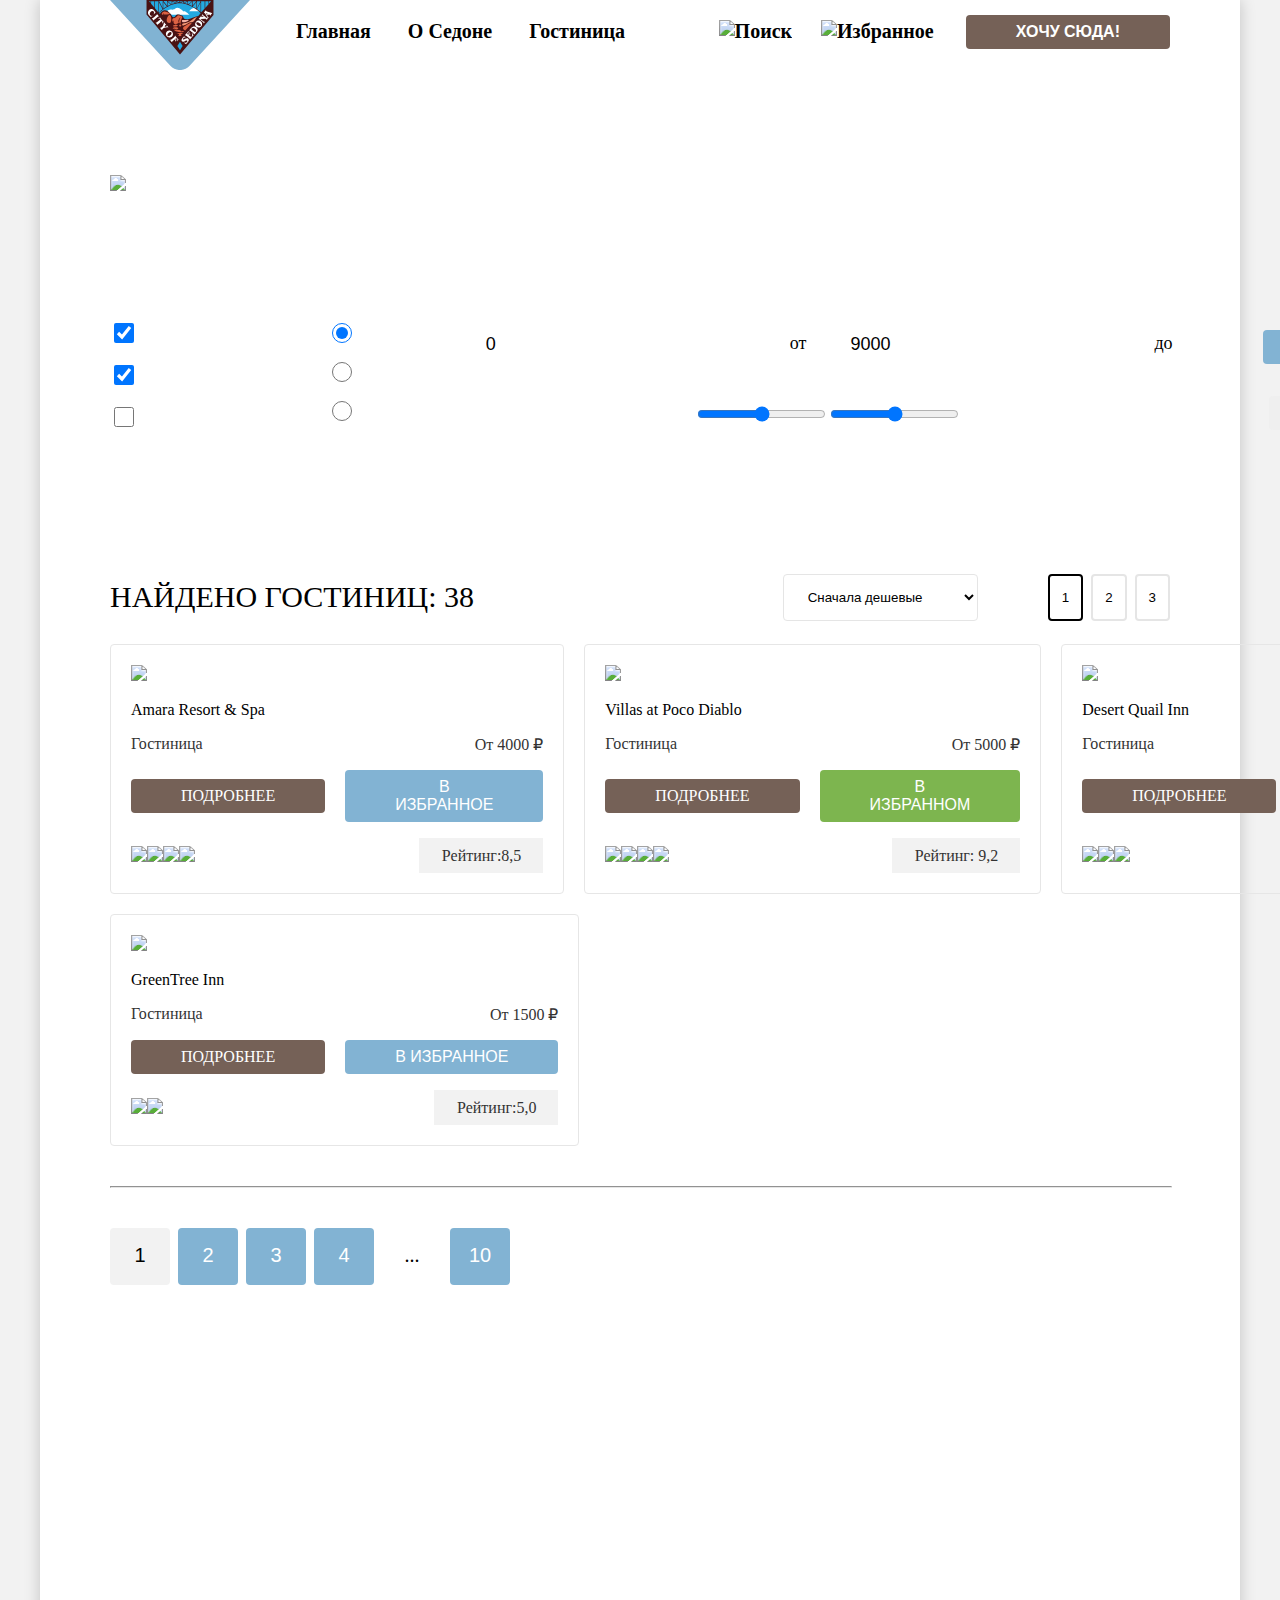
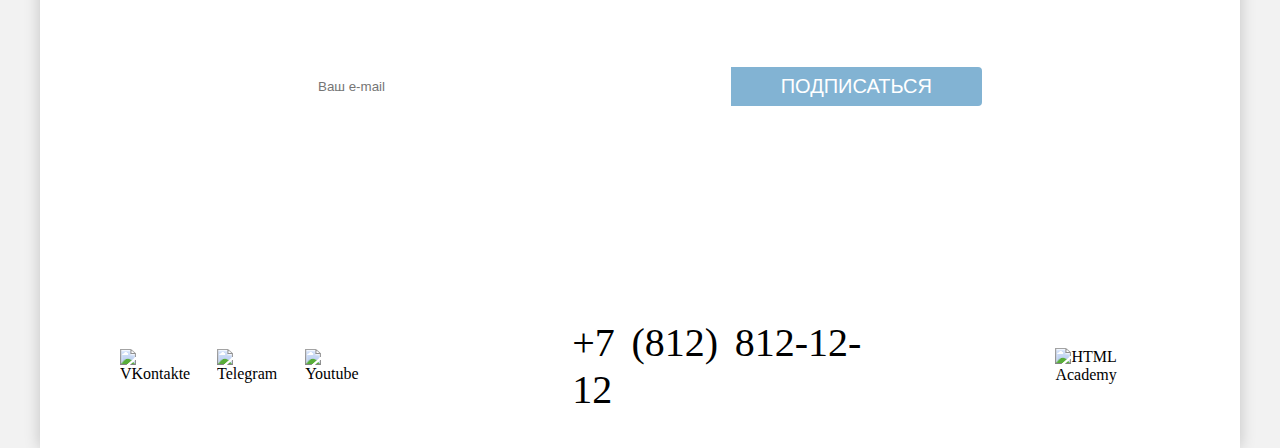
==== catalog.html @ 9531a453 "Merge pull request #3 from Death-Act-Ive/master" ====
<!DOCTYPE html>
<html lang="ru">
  <head>
    <meta charset="utf-8">
    <link rel="stylesheet" href="styles/index.css">
    <link rel="stylesheet" href="styles/catalog.css">
    <title>HTML Academy: Отели Седоны</title>
  </head>

  <body>
    <div class="body-container">
      <header>
        <h1 class="visually-hidden">Седона</h1>
          <nav class="header-main-navigation">
            <div class="logo-container" style="position:relative; width:140px;"><a style="position: absolute;" href="https://htmlacademy.ru/"><img class="logo" src="images/logo.svg" alt="Logo"></a></div>
            <ul class="header-main-nav-list">
              <li><strong><a href="index.html">Главная</a></strong></li>
              <li><strong><a href="#">О Седоне</a></strong></li>
              <li><strong><a href="catalog.html">Гостиница</a></strong></li>
            </ul>
          </nav>

          <div class="header-main-menu">
            <ul class="header-main-menu-list">
              <li><strong><a href="#"><img src="#" alt="Поиск"></a></strong></li>
              <li><strong><a href="#"><img src="#" alt="Избранное"></a></strong></li>
            </ul>
            <button class="brown-button"><strong>Хочу сюда!</strong></button>
          </div>
      </header>

      <main>
        <section class="filters-label">
            <h2 class="visually-hidden">Фильтры поиска</h2>
            <div class="container">
                <div class="header">
                    <p class="title">Гостиницы Седоны</p>
                    <div class="breadcrubs"><img src="#"><p>></p><p>Гостиницы</p></div>
                </div>
                <div class="filters-form">
                    <form>
                        <div class="form-container">
                            <div class="left">
                                <div class="infrastructure-container">
                                    <p class="title">Инфраструктура:</p>
                                    <div class="container">
                                        <div>
                                            <input id="chbx_infstrct_1" type="checkbox" checked name="infstrct_chbx" value="1">
                                            <label for="chbx_infstrct_1">Бассейн</label>
                                        </div>
                                        <div>
                                            <input id="chbx_infstrct_2" type="checkbox" checked name="infstrct_chbx" value="2">
                                            <label for="chbx_infstrct_2">Парковка</label>
                                        </div>
                                        <div>
                                            <input id="chbx_infstrct_3" type="checkbox" name="infstrct_chbx" value="3">
                                            <label for="chbx_infstrct_3">Wi-Fi</label>
                                        </div>
                                    </div>
                                </div>
                                <div class="house-type-container">
                                    <p class="title">Тип Жилья:</p>
                                    <div class="container">
                                        <div>
                                            <input id="rad_house_1" type="radio" checked name="house_radio" value="1">
                                            <label for="rad_house_1">Гостиница</label>
                                        </div>
                                        <div>
                                            <input id="rad_house_2" type="radio" name="house_radio" value="2">
                                            <label for="rad_house_2">Мотель</label>
                                        </div>
                                        <div>
                                            <input id="rad_house_3" type="radio" name="house_radio" value="3">
                                            <label for="rad_house_3">Апартаменты</label>
                                        </div>
                                    </div>
                                </div>
                            </div>
                            <div class="right">
                                <div class="price-container">
                                  <p class="title">Стоимость, ₽:</p>
                                  <div class="range-slider">
                                    <div class="input">
                                        <div class="left" style="background-color: #FFFFFF;" >
                                            <input type="number" value="0">
                                            <span>от</span>
                                        </div>
                                        <div class="right" style="background-color: #FFFFFF" >
                                            <input type="number" value="9000">
                                            <span>до</span>
                                        </div>
                                    </div>
                                    <div class="handler">
                                        <input type="range">
                                        <input type="range">
                                    </div>
                                  </div>
                                </div>
                                <div class="buttons-container">
                                    <input class="blue-button apply-button" type="submit" value="Применить">
                                    <input class="transp-button reset-button" type="reset" value="Сбросить">
                                </div>
                            </div>
                        </div>
                    </form>
                </div>
            </div>
        </section>

        <section class="catalog">
          <h2 class="visually-hidden">Каталог</h2>
          <section class="sorting">
            <h2 class="visually-hidden">Меню сортировки</h2>
              <p class="count">Найдено гостиниц: 38<p>
              <form class="sorting-form" action="#" method="post">
                <select class="filters-list">
                  <option value="cheap">Сначала дешевые</option>
                  <option value="cheap">Сначала дорогие</option>
                  <option value="cheap">Сначала популярные</option>
                </select>
                <section class="view">
                  <h2 class="visually-hidden">Вид плитки</h2>
                  <input class="cur-view-button" type="button" value="1">
                  <input class="view-button" type="button" value="2">
                  <input class="view-button" type="button" value="3">
                </section>
              </form>
          </section>

          <section class="catalog-items">
            <h2 class="visually-hidden">Каталог отелей</h2>
            <div class="frame-line">
              <div class="item">
                <a href="#"><img src="#"></a>
                <div class="title-container">
                  <a class="title">Amara Resort &amp; Spa</a>
                </div>
                <div class="text-container">
                  <span class="name">Гостиница</span>
                  <span class="price">От 4000 ₽</span>
                </div>
                <div class="buttons-container">
                  <a class="brown-button href-button description-href" href="#">Подробнее</a>
                  <button class="blue-button favorite-button"><span>В избранное</span></button>
                </div>
                <div class="rating-container">
                  <div class="stars"><img src="#"><img src="#"><img src="#"><img src="#"></div>
                  <div class="rate"><span>Рейтинг:8,5</span></div>
                </div>
              </div>

              <div class="item">
                <a href="#"><img src="#"></a>
                <div class="title-container">
                  <a class="title">Villas at Poco Diablo</a>
                </div>
                <div class="text-container">
                  <span class="name">Гостиница</span>
                  <span class="price">От 5000 ₽</span>
                </div>
                <div class="buttons-container">
                  <a class="brown-button href-button description-href" href="#">Подробнее</a>
                  <button class="blue-button in-favorite-button favorite-button"><span>В избранном</span></button>
                </div>
                <div class="rating-container">
                  <div class="stars"><img src="#"><img src="#"><img src="#"><img src="#"></div>
                  <div class="rate"><span>Рейтинг: 9,2</span></div>
                </div>
              </div>

              <div class="item">
                <a href="#"><img src="#"></a>
                <div class="title-container">
                  <a class="title">Desert Quail Inn</a>
                </div>
                <div class="text-container">
                  <span class="name">Гостиница</span>
                  <span class="price">От 2500 ₽</span>
                </div>
                <div class="buttons-container">
                  <a class="brown-button href-button description-href" href="#">Подробнее</a>
                  <button class="blue-button favorite-button"><span>В избранное</span></button>
                </div>
                <div class="rating-container">
                  <div class="stars"><img src="#"><img src="#"><img src="#"></div>
                  <div class="rate"><span>Рейтинг:6,9</span></div>
                </div>
              </div>
            </div>
            <div class="frame-line">
              <div class="item">
                <a href="#"><img src="#"></a>
                <div class="title-container">
                  <a class="title">GreenTree Inn</a>
                </div>
                <div class="text-container">
                  <span class="name">Гостиница</span>
                  <span class="price">От 1500 ₽</span>
                </div>
                <div class="buttons-container">
                  <a class="brown-button href-button description-href" href="#">Подробнее</a>
                  <button class="blue-button favorite-button"><span>В избранное</span></button>
                </div>
                <div class="rating-container">
                  <div class="stars"><img src="#"><img src="#"></div>
                  <div class="rate"><span>Рейтинг:5,0</span></div>
                </div>
              </div>
            </div>
          </section>

          <hr>

          <section class="pagination">
            <h2 class="visually-hidden">Страницы каталога</h2>
            <div class="frame-line">
              <button class="pag cur-pag" value="1"><span>1</span></button>
              <button class="pag" value="2"><span>2</span></button>
              <button class="pag" value="3"><span>3</span></button>
              <button class="pag" value="4"><span>4</span></button>
              <div class="pag reduc-pag"><span>...</span></div>
              <button class="pag" value="10"><span>10</span></button>
            </div>
          </section>
        </section>

        <section class="label newslatter-label">
          <h2 class="visually-hidden">Рассылка</h2>
          <div class="frame-box">
            <div class="text-container">
              <p style="color:#FFFFFF" class="title">Подпишитесь на рассылку</p>
              <p style="color:#FFFFFF" class="description">Только полезная информация и никакого спама,<br> честное бойскаутское!</p>
            </div>
            <form class="newslatter-form" action="#" method="post">
              <input class="email-input" type="email" placeholder="Ваш e-mail">
              <input class="blue-button submit-input" type="submit" value="Подписаться">
            </form>
          </div>
        </section>
      </main>

      <footer class="main-footer">
        <h2 class="visually-hidden">Контакты</h2>
        <div class="contacts-frame">
          <ul class="footer-contacts-social">
            <li><a href="https://vk.com/htmlacademy"><img src="#" alt="VKontakte"></a></li>
            <li><a href="https://t.me/htmlacademy"><img src="#" alt="Telegram"></a></li>
            <li><a href="https://www.youtube.com/user/htmlacademyru"><img src="#" alt="Youtube"></a></li>
          </ul>
            <span><a href="tel:+7(812)812-12-12">+7 (812) 812-12-12</a></span>
            <a class="html-academy-logo" href="https://t.me/htmlacademy"><img src="#" alt="HTML Academy"></a>
        </div>
      </footer>
    </div>
  </body>
</html>
---- styles/index.css ----
/**/
.visually-hidden{
    display: none;
}
/**/

                                /* HEADER */
body{
    margin: 0;
    background: #F2F2F2;
}
.body-container{
    background-color:white;
    color:white;
    padding:0;
    margin: 0 40px 0 40px;
    box-shadow:0 0 15px 0 rgba(0, 0, 0, 0.20);
}

header{
    display: flex;
    flex-direction: row;
    font-size: 20px;
}

header .header-main-navigation{
    display:flex;
    flex-direction: row;
    margin-right:auto;
    gap:30px;
    margin-left: 70px;
}

header .header-main-menu{
    display:flex;
    flex-direction: row;
    gap:20px;
    margin-left:auto;
    margin-right:70px;
}

header ul{
    padding:0;
}

header li{
    display:inline;
}

header .header-main-navigation li{
    padding:20px 16px;
}

header .header-main-menu li{
    padding:22px 12px;
}

header .header-main-menu button{
    font-size: 16px;
}

.brown-button{
    background:#756157;
}

.blue-button{
    background-color: #82B3D3;
}

.blue-button{
    background-color: none;
}

button, .href-button, input[type=submit], input[type=reset]{
    margin:auto;
    border:none;
    color: #FFFFFF;
    padding:8px 50px;
    border-radius: 4px;
    text-transform: uppercase;
}

a, a:visited, a:active{
    text-decoration: none;
    color:black;
}

.href-button, .href-button:visited, .href-button:active{
    color: #FFFFFF;
}

                                /* MAIN */
.hero .background{
    width:100%;
}

.advantages-label .frame-line, .recomendations-label .frame-line {
    width:100%;
    display:flex;
    flex-direction:row;
}

.advantages-label .frame-box, .advantages-label .end-frame-box, .recomendations-label .frame-box{
    display:flex;
    flex-flow: row wrap;
    padding:0;
    margin:0;
    height:30vw;
    width:33.33%;
    justify-content: center;
    background-size:cover;

}

.advantages-label .text-container, .advantages-label .text-container, .recomendations-label .text-container{
    text-align: center;
    justify-content: center;
    padding:28%;
    width: 45%;
}

.advantages-label .frame-box .title, .advantages-label .end-frame-box .title, .recomendations-label .frame-box .title{
    margin:0;
    color: #000;
    font-family: PT Sans;
    font-size: 24px;
    font-style: normal;
    font-weight: 700;
    line-height: 28px; /* 116.667% */
    text-transform: uppercase;
}

.advantages-label .frame-box .description, .advantages-label .end-frame-box .description, .recomendations-label .frame-box .description{
    margin:0;
    color: #000;
    /* Texts/Text blocks */
    font-family: PT Sans;
    font-size: 18px;
    font-style: normal;
}

.recomendations-label .text-container .title{
    padding:0;
    margin-top:30px;
    margin-bottom:30px;
}

.advantages-label .end-frame-box p{
    color: #FFF;
    font-family: PT Sans;
}

.advantages-label .end-frame-box .title{
    color: #FFF;
}

.advantages-label .end-frame-box .description{
    color: #FFF;
}

.advantages-label .frame-box hr, .advantages-label .end-frame-box hr{
    border-width: 2px;
    width: 60px;
    padding:0;
    margin-top:30px;
    margin-bottom:30px;
}


.advantages-label .frame-box hr{
    color: rgba(0, 0, 0, 0.30);
    background: rgba(0, 0, 0, 0.30);;
    background-color: rgba(0, 0, 0, 0.30);
    border-color: rgba(0, 0, 0, 0);
}

.advantages-label .end-frame-box hr{
    color: rgba(255, 255, 255, 0.30);
    background: rgba(255, 255, 255, 0.30);
    background-color: rgba(255, 255, 255, 0.30);
    border-color: rgba(255, 255, 255, 0);
}


.inviting-label .text-container p, .hotel-search-label .text-container p{
    margin:0;
}

.label button{
    font-size: 20px;
}

.label .frame-box{
    text-align:center;
    display: flex;
    flex-direction: column;
    gap:54px;
    padding:64px 0 64px 0;
}

.label .text-container{
    text-align:center;
    display: flex;
    flex-direction: column;
    gap:20px;
}

.hero .label .text-container{
    gap:25px;
}

.label .text-container .title{
    color: #000;
    /*font-family: PT Sans;*/
    font-size: 30px;
    font-style: normal;
    font-weight: 700;
    line-height: 36px; /* 120% */
    text-transform: uppercase;
    margin:0;
}

.label .text-container .description{
    color: #333;
    /* Texts/Text basic */
    font-family: PT Sans;
    font-size: 22px;
    font-style: normal;
    font-weight: 400;
    line-height: 26px; /* 118.182% */
    margin:0;
}

.newslatter-label{
    display:flex;
    flex-direction: column;
    padding: 96px 258px 104px 258px;
}

.newslatter-form{
    display: flex;
    flex-direction: row;
}

.newslatter-form .email-input{
    border:none;
    border-radius: 4px 0 0 4px;
    padding:12px 20px;
    width:100%;
}

.newslatter-form .submit-input{/*BLYAT*/
    border-radius: 0 4px 4px 0;
    font-size:20px;
}

                                /* FOOTER */

footer .contacts-frame span{
    margin-left:auto;
    padding:5px 194px 5px 195px;
}

footer .contacts-frame span a{
    width:331px;
    height:40px;
    font-size:40px;
    font-weight:400;
    text-align:center;
}

footer .contacts-frame li{
    padding:0 10px;
}

footer{
    display:flex;
    flex-direction: row;
    justify-content:center;
    padding: 40px 70px 30px 70px;
}

footer .contacts-frame{
    text-align: justify;
    display:flex;
    flex-direction: row;
    width:100%;
    padding:0;
    margin:0;
    /*justify-content: space-between;*/
}
footer .contacts-frame ul{
    display:flex;
    padding:0;
    margin:0;
    margin-top:auto;
    margin-bottom:auto;
}

footer .contacts-frame li{
    margin:auto;
    display:inline;
}

footer .html-academy-logo{
    margin-left:auto;
    margin-top:auto;
    margin-bottom:auto;
    margin-right:0;
}
---- styles/catalog.css ----
.filters-label{
    padding:35px 70px 70px 70px;
}

.filters-label .header{
    margin:0;
    margin-bottom: 40px;
}

.filters-label .header .title{
    margin:0;
    margin-bottom: 8px;
    font-size:60px;
}

.filters-label .filters-form .title{
    font-size: 20px;
    text-transform: capitalize;
}

.filters-label .header .breadcrubs{
    display: flex;
    gap:10px;
}

.filters-label .form-container{
    display:flex;
    flex-direction: row;
}

.filters-label .form-container .left{
    display:flex;
    flex-direction: row;
    margin-right:auto;
    gap:70px;
}
.filters-label .form-container .right{
    display:flex;
    flex-direction: row;
    margin-left:auto;
    gap:70px;
}

.filters-label .form-container .right .price-container .input span, .filters-label .form-container .right .price-container .input input{
    border:none;
    color:black;
    font-size: 18px;
}

.filters-label .form-container .right .price-container .input .left, .filters-label .form-container .right .price-container .input .right{
    padding:12px 20px;
}

.filters-label .form-container .right .price-container .range-slider{
    display: flex;
    flex-direction: column;
    gap:36px;
}

.filters-label .form-container .right .price-container .range-slider .handler{
    display: flex;
    flex-direction: row;
    position: relative;
    margin-left:auto;
    margin-right:auto;
}

.filters-label .form-container .right .price-container .range-slider .handler input{
  /* position:absolute; */

}

.filters-label .form-container .right .price-container .range-slider .input{
    display: flex;
    flex-direction: row;
    gap:2px;
}

.filters-label .form-container .right .price-container .range-slider .input .left{
    display: flex;
    border-radius: 4px 0 0 4px;
}


.filters-label .form-container .right .price-container .range-slider .input .right{
    display:flex;
    border-radius: 0 4px 4px 0;
}

.filters-label .form-container .right .buttons-container{
    display: flex;
    flex-direction: column;
    align-items: center;
    margin-top: auto;
    gap:32px;
}

input[type=checkbox], input[type=radio]{
    width: 20px;
    height: 20px;
}

.house-type-container .container, .infrastructure-container .container{
    display: flex;
    flex-direction: column;
    gap:16px;
}

.house-type-container .container div, .infrastructure-container .container div{
    display: flex;
    flex-direction: row;
    gap:16px;
}

.filters-label .buttons-container .apply-button{
    font-size: 16px;
}

.filters-label .buttons-container .reset-button{
    font-size: 16px;
}

.filters-label .title{
    margin:0;
    margin-bottom: 32px;
}

.description-href, .favorite-button{
    font-size: 16px;
}

.in-favorite-button{
    background-color:#7DB54F;
}

.catalog{
    padding:50px 70px 60px 70px;
}

.catalog .sorting{
    display: flex;
    flex-direction: row;
}

.catalog .sorting form{
    display: flex;
    flex-direction: row;
    gap:70px;
    margin-top: auto;
    margin-bottom: auto;
    margin-left: auto;
}

.catalog .sorting .sorting-form .view{
    display: flex;
    flex-direction: row;
    gap:8px;
}

.catalog .sorting .count{
    text-transform: uppercase;
    font-size: 30px;
}

.catalog hr{
    color: #E6E6E6;
    background: #E6E6E6;
    background-color: #E6E6E6;
    border-color: #E6E6E6;
    margin-top:40px;
    margin-bottom:40px;
    width: 1060px;
    height: 0;
}

.catalog p{
    color:black;
}

.catalog .catalog-items .item .text-container{
    color:#333333;
}

.catalog .sorting .filters-list{
    padding:14px 20px 14px 20px;
    border-radius: 4px;
    border-color: #E5E5E5;
    background:white;
}

.catalog .sorting .view-button{
    padding:14px 12px;
    border-radius: 4px;
    border: 2px solid #E5E5E5;
    background:white;
}

.catalog .sorting .cur-view-button{
    padding:14px 12px;
    border-radius: 4px;
    border: 2px solid #000;
    background:white;
}

.catalog .catalog-items{
    display: flex;
    flex-direction: column;
    gap:20px;
}


.catalog .catalog-items .frame-line{
    display: flex;
    flex-direction: row;
    gap:20px;
}

.catalog .catalog-items .frame-line .item{
    display: flex;
    flex-direction: column;
    gap:16px;
    padding:20px;
    border-radius: 4px;
    border: 1px solid #E6E6E6;
}

.catalog .catalog-items .frame-line .item .text-container{
    display: flex;
    flex-direction: row;
}

.catalog .catalog-items .frame-line .item .text-container p{
    display: flex;
    flex-direction: row;
    align-items: flex-start;
    align-content: flex-start;
}

.catalog .catalog-items .frame-line .item .text-container .name{
    margin-right:auto;
}

.catalog .catalog-items .frame-line .item .text-container .price{
    margin-left:auto;
}

.catalog .catalog-items .frame-line .item .buttons-container{
    display: flex;
    flex-direction: row;
    gap:20px;
}

.catalog .catalog-items .frame-line .item .rating-container{
    display: flex;
    flex-direction: row;
    gap:20px;
}

.catalog .catalog-items .frame-line .item .rating-container .stars{
    margin-top:auto;
    margin-bottom:auto;
    margin-right:auto;
}

.catalog .catalog-items .frame-line .item .rating-container .rate{
    color:#333333;
    background-color: #F2F2F2;
    margin-left: auto;
    padding:9px 22px 8px 23px;
}

.catalog .pagination .frame-line{
    display: flex;
    flex-direction: row;
    margin-right: auto;
    gap:8px;
}
.catalog .pagination .pag{
    font-size: 20px;
    background-color:#82B3D3;
    display: flex;
    justify-content: center;
    align-items: center;
    margin:0;
    padding: 11.364px 0 12.636px 0;
    width: 60px;
}

.catalog .pagination .cur-pag{
    background-color:#F2F2F2;
    color:#000;
}

.catalog .pagination .reduc-pag{
    padding: 16.364px 0 17.636px 0;
    background:none;
    color:#000;
}
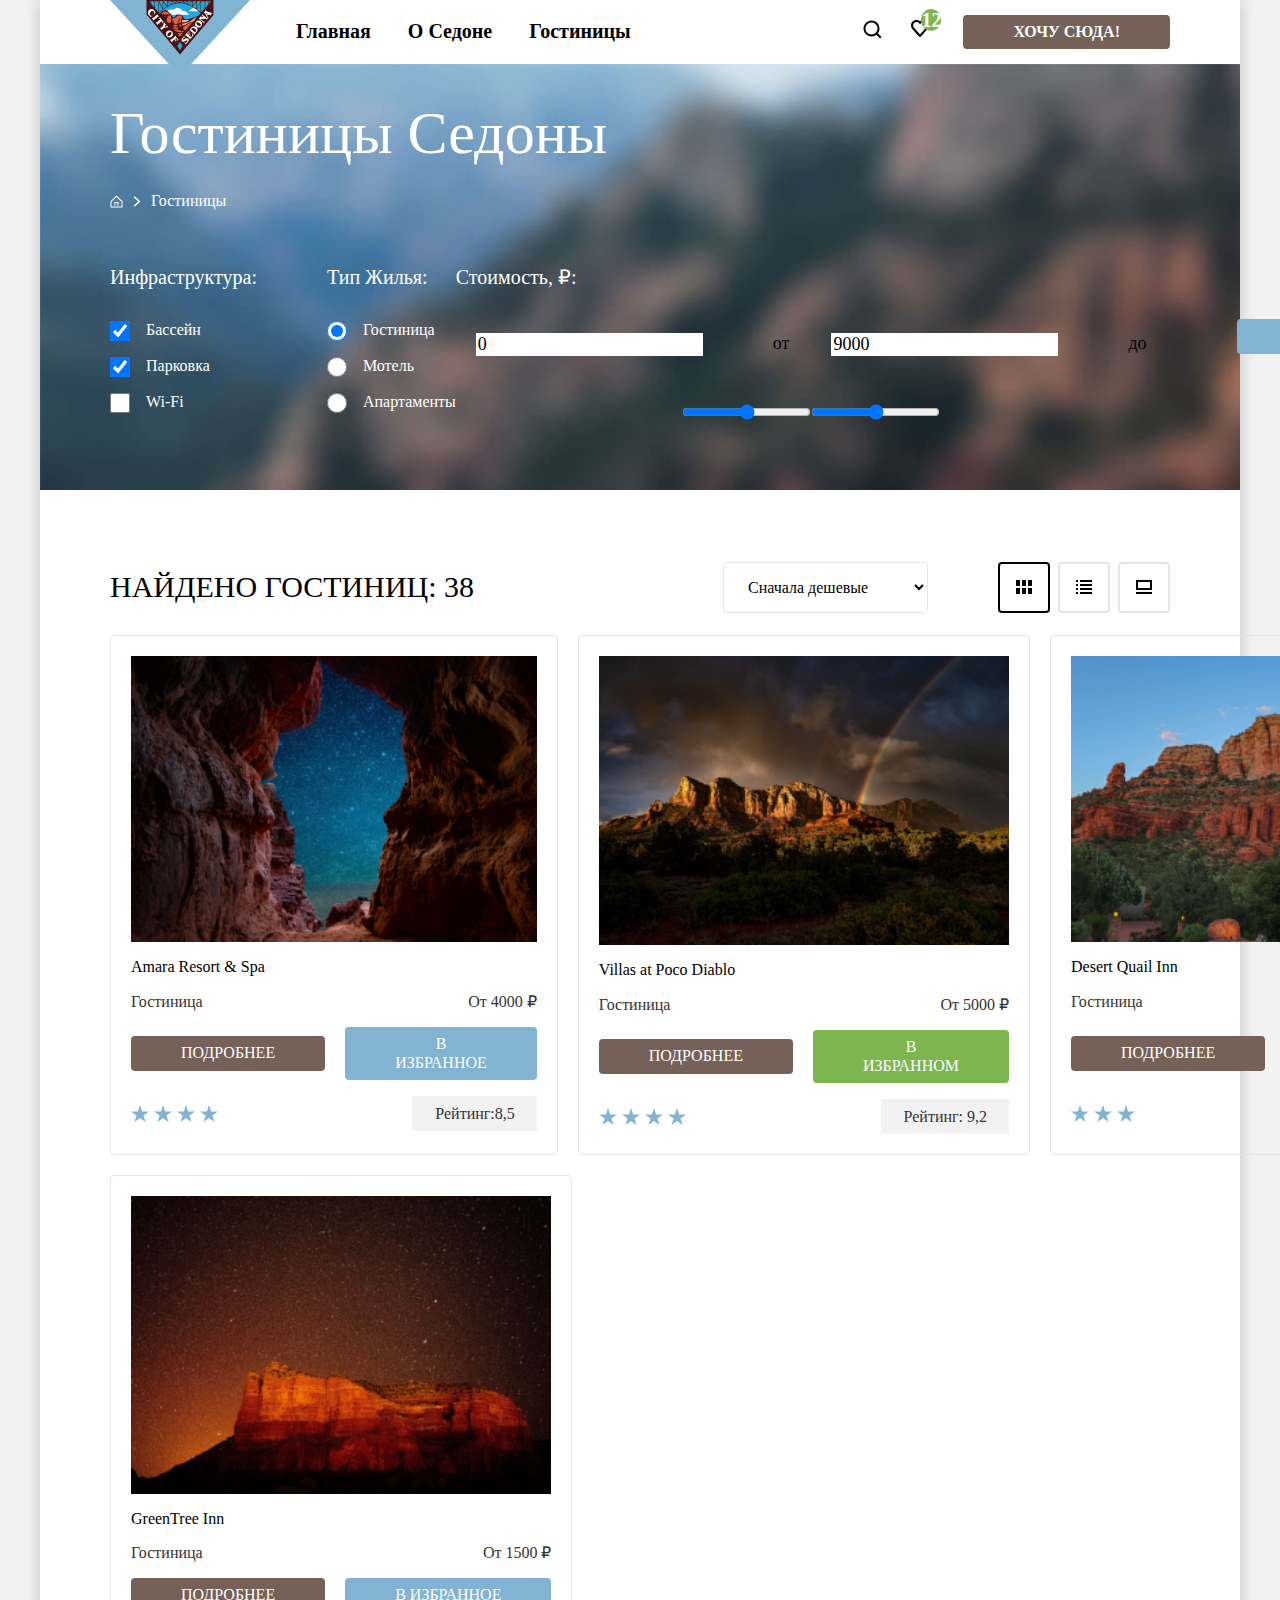
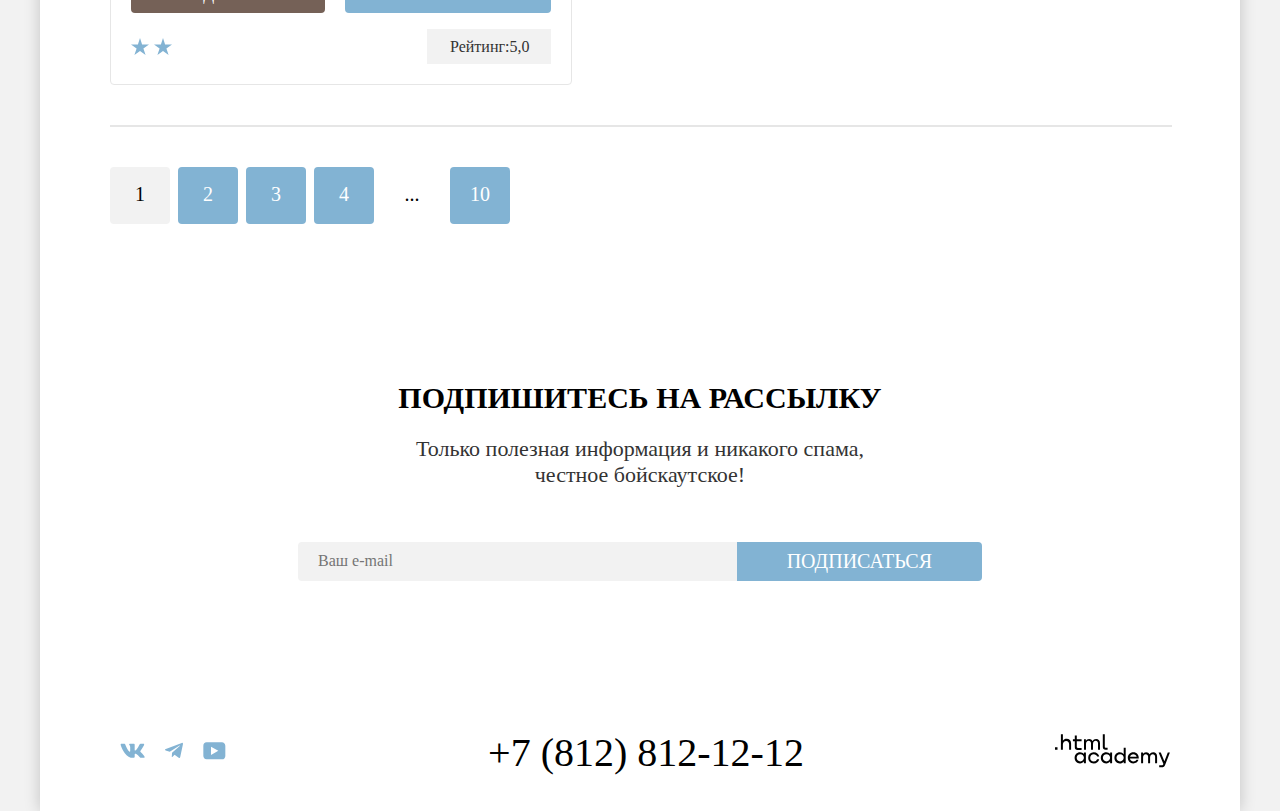
==== commit 2c0db3a0: "Merge pull request #4 from Death-Act-Ive/master" ====
--- a/catalog.html
+++ b/catalog.html
@@ -2,6 +2,7 @@
 <html lang="ru">
   <head>
     <meta charset="utf-8">
+    <link rel="stylesheet" href="styles/normalize.css">
     <link rel="stylesheet" href="styles/index.css">
     <link rel="stylesheet" href="styles/catalog.css">
     <title>HTML Academy: Отели Седоны</title>
@@ -9,33 +10,32 @@
 
   <body>
     <div class="body-container">
-      <header>
+      <header data-test="header">
         <h1 class="visually-hidden">Седона</h1>
           <nav class="header-main-navigation">
-            <div class="logo-container" style="position:relative; width:140px;"><a style="position: absolute;" href="https://htmlacademy.ru/"><img class="logo" src="images/logo.svg" alt="Logo"></a></div>
+            <div class="logo-container"><a href="https://htmlacademy.ru/"><img class="logo" src="images/logo.svg" alt="Sedona Logo"></a></div>
             <ul class="header-main-nav-list">
               <li><strong><a href="index.html">Главная</a></strong></li>
               <li><strong><a href="#">О Седоне</a></strong></li>
-              <li><strong><a href="catalog.html">Гостиница</a></strong></li>
+              <li><strong><a href="catalog.html">Гостиницы</a></strong></li>
             </ul>
           </nav>
-
           <div class="header-main-menu">
             <ul class="header-main-menu-list">
-              <li><strong><a href="#"><img src="#" alt="Поиск"></a></strong></li>
-              <li><strong><a href="#"><img src="#" alt="Избранное"></a></strong></li>
+              <li><strong><a href="#"><img class="nav-search" src="images/index/nav_search.svg" alt="Поиск"></a></strong></li>
+              <li><strong><a href="#"><img class="nav-favorite" src="images/index/nav_favorite.svg" alt="Избранное"><span class="round">12</span></a></strong></li>
             </ul>
             <button class="brown-button"><strong>Хочу сюда!</strong></button>
           </div>
       </header>
 
-      <main>
-        <section class="filters-label">
+      <main data-test="main">
+        <section class="filters-label" data-test="filter">
             <h2 class="visually-hidden">Фильтры поиска</h2>
             <div class="container">
                 <div class="header">
                     <p class="title">Гостиницы Седоны</p>
-                    <div class="breadcrubs"><img src="#"><p>></p><p>Гостиницы</p></div>
+                    <div class="breadcrubs"><img class="filter-icons hotel-icons" src="images/catalog/hotel-icon.svg"><img class="filter-icons arrow-icon" src="images/catalog/arrow-icon.svg"><p>Гостиницы</p></div>
                 </div>
                 <div class="filters-form">
                     <form>
@@ -58,20 +58,20 @@
                                         </div>
                                     </div>
                                 </div>
-                                <div class="house-type-container">
+                                <div class="hotel-type-container">
                                     <p class="title">Тип Жилья:</p>
                                     <div class="container">
                                         <div>
-                                            <input id="rad_house_1" type="radio" checked name="house_radio" value="1">
-                                            <label for="rad_house_1">Гостиница</label>
-                                        </div>
-                                        <div>
-                                            <input id="rad_house_2" type="radio" name="house_radio" value="2">
-                                            <label for="rad_house_2">Мотель</label>
-                                        </div>
-                                        <div>
-                                            <input id="rad_house_3" type="radio" name="house_radio" value="3">
-                                            <label for="rad_house_3">Апартаменты</label>
+                                            <input id="hotel" type="radio" checked name="hotel_radio" value="1">
+                                            <label for="rad_hotel_1">Гостиница</label>
+                                        </div>
+                                        <div>
+                                            <input id="rad_hotel_2" type="radio" name="hotel_radio" value="2">
+                                            <label for="rad_hotel_2">Мотель</label>
+                                        </div>
+                                        <div>
+                                            <input id="rad_hotel_3" type="radio" name="hotel_radio" value="3">
+                                            <label for="rad_hotel_3">Апартаменты</label>
                                         </div>
                                     </div>
                                 </div>
@@ -81,11 +81,11 @@
                                   <p class="title">Стоимость, ₽:</p>
                                   <div class="range-slider">
                                     <div class="input">
-                                        <div class="left" style="background-color: #FFFFFF;" >
+                                        <div class="left">
                                             <input type="number" value="0">
                                             <span>от</span>
                                         </div>
-                                        <div class="right" style="background-color: #FFFFFF" >
+                                        <div class="right">
                                             <input type="number" value="9000">
                                             <span>до</span>
                                         </div>
@@ -107,7 +107,7 @@
             </div>
         </section>
 
-        <section class="catalog">
+        <section class="catalog" data-test="catalog">
           <h2 class="visually-hidden">Каталог</h2>
           <section class="sorting">
             <h2 class="visually-hidden">Меню сортировки</h2>
@@ -120,9 +120,9 @@
                 </select>
                 <section class="view">
                   <h2 class="visually-hidden">Вид плитки</h2>
-                  <input class="cur-view-button" type="button" value="1">
-                  <input class="view-button" type="button" value="2">
-                  <input class="view-button" type="button" value="3">
+                  <input class="cur-view-button view-button" type="button" style="background-image: url('images/catalog/mode-1.svg');">
+                  <input class="view-button" type="button" style="background-image: url('images/catalog/mode-2.svg');">
+                  <input class="view-button" type="button" style="background-image: url('images/catalog/mode-3.svg');">
                 </section>
               </form>
           </section>
@@ -131,7 +131,7 @@
             <h2 class="visually-hidden">Каталог отелей</h2>
             <div class="frame-line">
               <div class="item">
-                <a href="#"><img src="#"></a>
+                <a href="#"><img class="hotel-photo" src="images/catalog/hotel-1.png"></a>
                 <div class="title-container">
                   <a class="title">Amara Resort &amp; Spa</a>
                 </div>
@@ -144,13 +144,13 @@
                   <button class="blue-button favorite-button"><span>В избранное</span></button>
                 </div>
                 <div class="rating-container">
-                  <div class="stars"><img src="#"><img src="#"><img src="#"><img src="#"></div>
+                  <div class="stars-container"><div class="star"></div><div class="star"></div><div class="star"></div><div class="star"></div></div>
                   <div class="rate"><span>Рейтинг:8,5</span></div>
                 </div>
               </div>
 
               <div class="item">
-                <a href="#"><img src="#"></a>
+                <a href="#"><img class="hotel-photo" src="images/catalog/hotel-2.png"></a>
                 <div class="title-container">
                   <a class="title">Villas at Poco Diablo</a>
                 </div>
@@ -163,13 +163,13 @@
                   <button class="blue-button in-favorite-button favorite-button"><span>В избранном</span></button>
                 </div>
                 <div class="rating-container">
-                  <div class="stars"><img src="#"><img src="#"><img src="#"><img src="#"></div>
+                  <div class="stars-container"><div class="star"></div><div class="star"></div><div class="star"></div><div class="star"></div></div>
                   <div class="rate"><span>Рейтинг: 9,2</span></div>
                 </div>
               </div>
 
               <div class="item">
-                <a href="#"><img src="#"></a>
+                <a href="#"><img class="hotel-photo" src="images/catalog/hotel-3.png"></a>
                 <div class="title-container">
                   <a class="title">Desert Quail Inn</a>
                 </div>
@@ -182,14 +182,14 @@
                   <button class="blue-button favorite-button"><span>В избранное</span></button>
                 </div>
                 <div class="rating-container">
-                  <div class="stars"><img src="#"><img src="#"><img src="#"></div>
+                  <div class="stars-container"><div class="star"></div><div class="star"></div><div class="star"></div></div>
                   <div class="rate"><span>Рейтинг:6,9</span></div>
                 </div>
               </div>
             </div>
             <div class="frame-line">
               <div class="item">
-                <a href="#"><img src="#"></a>
+                <a href="#"><img class="hotel-photo" src="images/catalog/hotel-4.png"></a>
                 <div class="title-container">
                   <a class="title">GreenTree Inn</a>
                 </div>
@@ -202,14 +202,14 @@
                   <button class="blue-button favorite-button"><span>В избранное</span></button>
                 </div>
                 <div class="rating-container">
-                  <div class="stars"><img src="#"><img src="#"></div>
+                  <div class="stars-container"><div class="star"></div><div class="star"></div></div>
                   <div class="rate"><span>Рейтинг:5,0</span></div>
                 </div>
               </div>
             </div>
           </section>
 
-          <hr>
+          <hr class="hr-devider">
 
           <section class="pagination">
             <h2 class="visually-hidden">Страницы каталога</h2>
@@ -224,12 +224,12 @@
           </section>
         </section>
 
-        <section class="label newslatter-label">
+        <section class="label newslatter-label" data-test="subscribe">
           <h2 class="visually-hidden">Рассылка</h2>
           <div class="frame-box">
             <div class="text-container">
-              <p style="color:#FFFFFF" class="title">Подпишитесь на рассылку</p>
-              <p style="color:#FFFFFF" class="description">Только полезная информация и никакого спама,<br> честное бойскаутское!</p>
+              <p class="title">Подпишитесь на рассылку</p>
+              <p class="description">Только полезная информация и никакого спама,<br> честное бойскаутское!</p>
             </div>
             <form class="newslatter-form" action="#" method="post">
               <input class="email-input" type="email" placeholder="Ваш e-mail">
@@ -239,16 +239,16 @@
         </section>
       </main>
 
-      <footer class="main-footer">
+      <footer class="main-footer" data-test="footer">
         <h2 class="visually-hidden">Контакты</h2>
         <div class="contacts-frame">
           <ul class="footer-contacts-social">
-            <li><a href="https://vk.com/htmlacademy"><img src="#" alt="VKontakte"></a></li>
-            <li><a href="https://t.me/htmlacademy"><img src="#" alt="Telegram"></a></li>
-            <li><a href="https://www.youtube.com/user/htmlacademyru"><img src="#" alt="Youtube"></a></li>
+            <li><a href="https://vk.com/htmlacademy"><img src="images/social-1.svg" alt="VKontakte"></a></li>
+            <li><a href="https://t.me/htmlacademy"><img src="images/social-2.svg" alt="Telegram"></a></li>
+            <li><a href="https://www.youtube.com/user/htmlacademyru"><img src="images/social-3.svg" alt="Youtube"></a></li>
           </ul>
             <span><a href="tel:+7(812)812-12-12">+7 (812) 812-12-12</a></span>
-            <a class="html-academy-logo" href="https://t.me/htmlacademy"><img src="#" alt="HTML Academy"></a>
+            <a class="html-academy-logo" href="https://t.me/htmlacademy"><img src="images/html-academy-logo.svg" alt="HTML Academy"></a>
         </div>
       </footer>
     </div>
--- a/styles/index.css
+++ b/styles/index.css
@@ -23,6 +23,15 @@
     font-size: 20px;
 }
 
+header .logo-container{
+    position:relative;
+    width:140px;
+}
+header .logo-container a{
+    position: absolute;
+    z-index: 100;
+}
+
 header .header-main-navigation{
     display:flex;
     flex-direction: row;
@@ -57,6 +66,26 @@
 
 header .header-main-menu button{
     font-size: 16px;
+}
+
+header .header-main-menu .nav-favorite{
+    position: absolute;
+    margin-top: auto;
+    margin-bottom: auto;
+}
+
+header .header-main-menu .round{
+    color: #FFF;
+    position: relative;
+    left: 10px;
+    right: 0;
+    top: -12px;
+    bottom: 0;
+    margin: auto;
+    margin-bottom: 0;
+    margin-right: 0;
+    background-color: #7DB54F;
+    border-radius: 10px;
 }
 
 .brown-button{
@@ -90,38 +119,139 @@
 }
 
                                 /* MAIN */
+/* .hero-welcome-banner{
+
+} */
+
+.hero-banner-container{
+    position: relative;
+    overflow: hidden;
+}
+
 .hero .background{
     width:100%;
 }
 
+.hero .welcome{
+    size: 100%;
+    position: absolute;
+    left: 0;
+    right: 0;
+    top: 0;
+    bottom: 0;
+    display: block;
+    margin: auto;
+    margin-top: 5%;
+    /* margin-top: 170px; */
+}
+
+.hero-frame{
+    position:absolute;
+    width: 100%;
+    left: 0;
+    right: 0;
+    top: 0;
+    bottom: 0;
+    margin:auto;
+    margin-bottom: 0;
+}
+
+.advantages-label .photo-container{
+    display: flex;
+    width: 100%;
+}
+
+/* .advantages-label .photo{
+
+} */
+
 .advantages-label .frame-line, .recomendations-label .frame-line {
     width:100%;
     display:flex;
     flex-direction:row;
 }
 
-.advantages-label .frame-box, .advantages-label .end-frame-box, .recomendations-label .frame-box{
+.frame-box{
+    position: relative;
+}
+
+.frame-box .text-container{
+    position: relative;
+    left: 0;
+    right: 0;
+    top: 0;
+    bottom: 0;
+    margin: auto;
+}
+
+.advantages-label .frame-box, .recomendations-label .frame-box{
     display:flex;
     flex-flow: row wrap;
     padding:0;
     margin:0;
-    height:30vw;
-    width:33.33%;
+    height:32vw;
+    width:50%;
     justify-content: center;
     background-size:cover;
-
-}
-
-.advantages-label .text-container, .advantages-label .text-container, .recomendations-label .text-container{
+}
+
+.advantages-label .frame-line:first-of-type .frame-box, .advantages-label .frame-line:last-of-type .frame-box{
+    background-color: #82B3D3;
+    color: #FFF;
+    font-family: PT Sans;
+}
+
+.advantages-label .frame-line:nth-of-type(2) .frame-box .title{
+    color: #000;
+    font-family: PT Sans;
+}
+
+.advantages-label .frame-line:nth-of-type(2) .frame-box .description{
+    color: #333;
+    font-family: PT Sans;
+}
+
+.advantages-label .frame-line:nth-of-type(2) .frame-box:nth-of-type(odd){
+    background-color: #83B3D31F;
+}
+
+.advantages-label .frame-line:nth-of-type(2) .frame-box:nth-of-type(even){
+    background-color: #83B3D333;
+}
+
+
+.advantages-label .frame-line .frame-box hr{
+    border-width: 1px;
+    width: 60px;
+    padding:0;
+    margin-top:30px;
+    margin-bottom:30px;
+    height: 0;
+}
+
+.advantages-label .frame-line:nth-of-type(2) hr{
+    color: rgba(0, 0, 0, 0.30);
+    background: rgba(0, 0, 0, 0.30);;
+    background-color: rgba(0, 0, 0, 0.30);
+    border-color: rgba(0, 0, 0, 0);
+}
+
+.advantages-label .frame-line:first-of-type hr, .advantages-label .frame-line:last-of-type hr{
+    color: rgba(255, 255, 255, 0.30);
+    background: rgba(255, 255, 255, 0.30);
+    background-color: rgba(255, 255, 255, 0.30);
+    border-color: rgba(255, 255, 255, 0);
+}
+
+.advantages-label .text-container, .recomendations-label .text-container{
     text-align: center;
     justify-content: center;
     padding:28%;
     width: 45%;
 }
 
-.advantages-label .frame-box .title, .advantages-label .end-frame-box .title, .recomendations-label .frame-box .title{
-    margin:0;
-    color: #000;
+.advantages-label .frame-box .title, .recomendations-label .frame-box .title{
+    margin:0;
     font-family: PT Sans;
     font-size: 24px;
     font-style: normal;
@@ -130,60 +260,42 @@
     text-transform: uppercase;
 }
 
-.advantages-label .frame-box .description, .advantages-label .end-frame-box .description, .recomendations-label .frame-box .description{
-    margin:0;
-    color: #000;
+.advantages-label .frame-box .description,.recomendations-label .frame-box .description{
+    margin:0;
     /* Texts/Text blocks */
     font-family: PT Sans;
     font-size: 18px;
     font-style: normal;
 }
 
+.recomendations-label .frame-box:nth-of-type(odd){
+    background-color: #83B3D31F;
+}
+
+.recomendations-label .frame-box:nth-of-type(even){
+    background-color: #FFFFFF;
+}
+
+.recomendations-label .text-container .description{
+    color: #333333;
+}
 .recomendations-label .text-container .title{
+    color: black;
     padding:0;
     margin-top:30px;
     margin-bottom:30px;
 }
 
-.advantages-label .end-frame-box p{
-    color: #FFF;
-    font-family: PT Sans;
-}
-
-.advantages-label .end-frame-box .title{
-    color: #FFF;
-}
-
-.advantages-label .end-frame-box .description{
-    color: #FFF;
-}
-
-.advantages-label .frame-box hr, .advantages-label .end-frame-box hr{
-    border-width: 2px;
-    width: 60px;
-    padding:0;
-    margin-top:30px;
-    margin-bottom:30px;
-}
-
-
-.advantages-label .frame-box hr{
-    color: rgba(0, 0, 0, 0.30);
-    background: rgba(0, 0, 0, 0.30);;
-    background-color: rgba(0, 0, 0, 0.30);
-    border-color: rgba(0, 0, 0, 0);
-}
-
-.advantages-label .end-frame-box hr{
-    color: rgba(255, 255, 255, 0.30);
-    background: rgba(255, 255, 255, 0.30);
-    background-color: rgba(255, 255, 255, 0.30);
-    border-color: rgba(255, 255, 255, 0);
-}
-
-
 .inviting-label .text-container p, .hotel-search-label .text-container p{
     margin:0;
+}
+
+.hotel-search-label .frame-box{
+    padding: 64px 0 64px 0;
+}
+
+.inviting-label .text-container{
+    padding: 64px 0 64px 0  ;
 }
 
 .label button{
@@ -195,7 +307,7 @@
     display: flex;
     flex-direction: column;
     gap:54px;
-    padding:64px 0 64px 0;
+
 }
 
 .label .text-container{
@@ -207,6 +319,7 @@
 
 .hero .label .text-container{
     gap:25px;
+    padding: 69px 0 69px 0;
 }
 
 .label .text-container .title{
@@ -231,7 +344,21 @@
     margin:0;
 }
 
-.newslatter-label{
+.newslatter-label .frame-box{
+    background-image: url("../images/index/subscribe-background.jpg");
+    background-repeat: no-repeat;
+    background-size: cover;
+}
+
+.newslatter-label .text-container .title{
+    color:#FFFFFF;
+}
+
+.newslatter-label .text-container .description{
+    color:#FFFFFF;
+}
+
+.newslatter-label .frame-box{
     display:flex;
     flex-direction: column;
     padding: 96px 258px 104px 258px;
@@ -243,13 +370,14 @@
 }
 
 .newslatter-form .email-input{
+    background-color: #F2F2F2;
     border:none;
     border-radius: 4px 0 0 4px;
-    padding:12px 20px;
+    padding:0 20px;
     width:100%;
 }
 
-.newslatter-form .submit-input{/*BLYAT*/
+.newslatter-form .submit-input{
     border-radius: 0 4px 4px 0;
     font-size:20px;
 }
--- a/styles/catalog.css
+++ b/styles/catalog.css
@@ -1,5 +1,23 @@
 .filters-label{
     padding:35px 70px 70px 70px;
+    background-image: url("../images/catalog/filters-background.jpg");
+    background-repeat: no-repeat;
+    background-size: cover;
+}
+
+.filters-label .filter-icons{
+    margin-top: auto;
+    margin-bottom: auto;
+}
+
+.filters-label .hotel-icon{
+    width: 12px;
+    height: 12px;
+}
+
+.filters-label .arrow-icons{
+    width: 6.393px;
+    height: 9.938px;
 }
 
 .filters-label .header{
@@ -65,10 +83,11 @@
     margin-right:auto;
 }
 
-.filters-label .form-container .right .price-container .range-slider .handler input{
-  /* position:absolute; */
-
-}
+/* .filters-label .form-container .right .price-container .range-slider .handler input{
+    position:absolute;
+
+}
+*/
 
 .filters-label .form-container .right .price-container .range-slider .input{
     display: flex;
@@ -87,6 +106,10 @@
     border-radius: 0 4px 4px 0;
 }
 
+.filters-label .favorite-button .right .left, .filters-label .favorite-button .right .right{
+    color:white;
+}
+
 .filters-label .form-container .right .buttons-container{
     display: flex;
     flex-direction: column;
@@ -100,13 +123,13 @@
     height: 20px;
 }
 
-.house-type-container .container, .infrastructure-container .container{
+.hotel-type-container .container, .infrastructure-container .container{
     display: flex;
     flex-direction: column;
     gap:16px;
 }
 
-.house-type-container .container div, .infrastructure-container .container div{
+.hotel-type-container .container div, .infrastructure-container .container div{
     display: flex;
     flex-direction: row;
     gap:16px;
@@ -118,6 +141,7 @@
 
 .filters-label .buttons-container .reset-button{
     font-size: 16px;
+    background-color: transparent;
 }
 
 .filters-label .title{
@@ -163,13 +187,13 @@
 }
 
 .catalog hr{
-    color: #E6E6E6;
-    background: #E6E6E6;
-    background-color: #E6E6E6;
-    border-color: #E6E6E6;
+    color: rgba(230, 230, 230, 1);
+    background: rgba(230, 230, 230, 1);
+    background-color: rgba(230, 230, 230, 1);
+    border-color: rgba(255, 255, 255, 0);
     margin-top:40px;
     margin-bottom:40px;
-    width: 1060px;
+    width: 100%;
     height: 0;
 }
 
@@ -189,17 +213,23 @@
 }
 
 .catalog .sorting .view-button{
-    padding:14px 12px;
+    padding:14px 24px;
     border-radius: 4px;
     border: 2px solid #E5E5E5;
     background:white;
+    background-repeat: no-repeat;
+    background-position: center center;
+    background-size: 16px 14px;
 }
 
 .catalog .sorting .cur-view-button{
-    padding:14px 12px;
+    padding:14px 24px;
     border-radius: 4px;
     border: 2px solid #000;
     background:white;
+    background-repeat: no-repeat;
+    background-position: center center;
+    background-size: 16px 14px;
 }
 
 .catalog .catalog-items{
@@ -224,6 +254,12 @@
     border: 1px solid #E6E6E6;
 }
 
+.catalog .catalog-items .frame-line .item .hotel-photo
+{
+    display: flex;
+    width: 100%;
+}
+
 .catalog .catalog-items .frame-line .item .text-container{
     display: flex;
     flex-direction: row;
@@ -256,10 +292,22 @@
     gap:20px;
 }
 
-.catalog .catalog-items .frame-line .item .rating-container .stars{
+.catalog .catalog-items .frame-line .item .rating-container .stars-container{
     margin-top:auto;
     margin-bottom:auto;
     margin-right:auto;
+    display: flex;
+    gap:5px;
+}
+
+.catalog .catalog-items .frame-line .item .stars-container .star{
+    margin-top:auto;
+    margin-bottom:auto;
+    margin-right:auto;
+    background-image:url("../images/catalog/star.svg");
+
+    width: 18px;
+    height: 17px;
 }
 
 .catalog .catalog-items .frame-line .item .rating-container .rate{
@@ -296,3 +344,15 @@
     background:none;
     color:#000;
 }
+
+.newslatter-label .frame-box .title{
+    color: #000;
+}
+
+.newslatter-label .frame-box .description{
+    color: #333333;
+}
+
+.newslatter-label .frame-box{
+    background-image: none;
+}
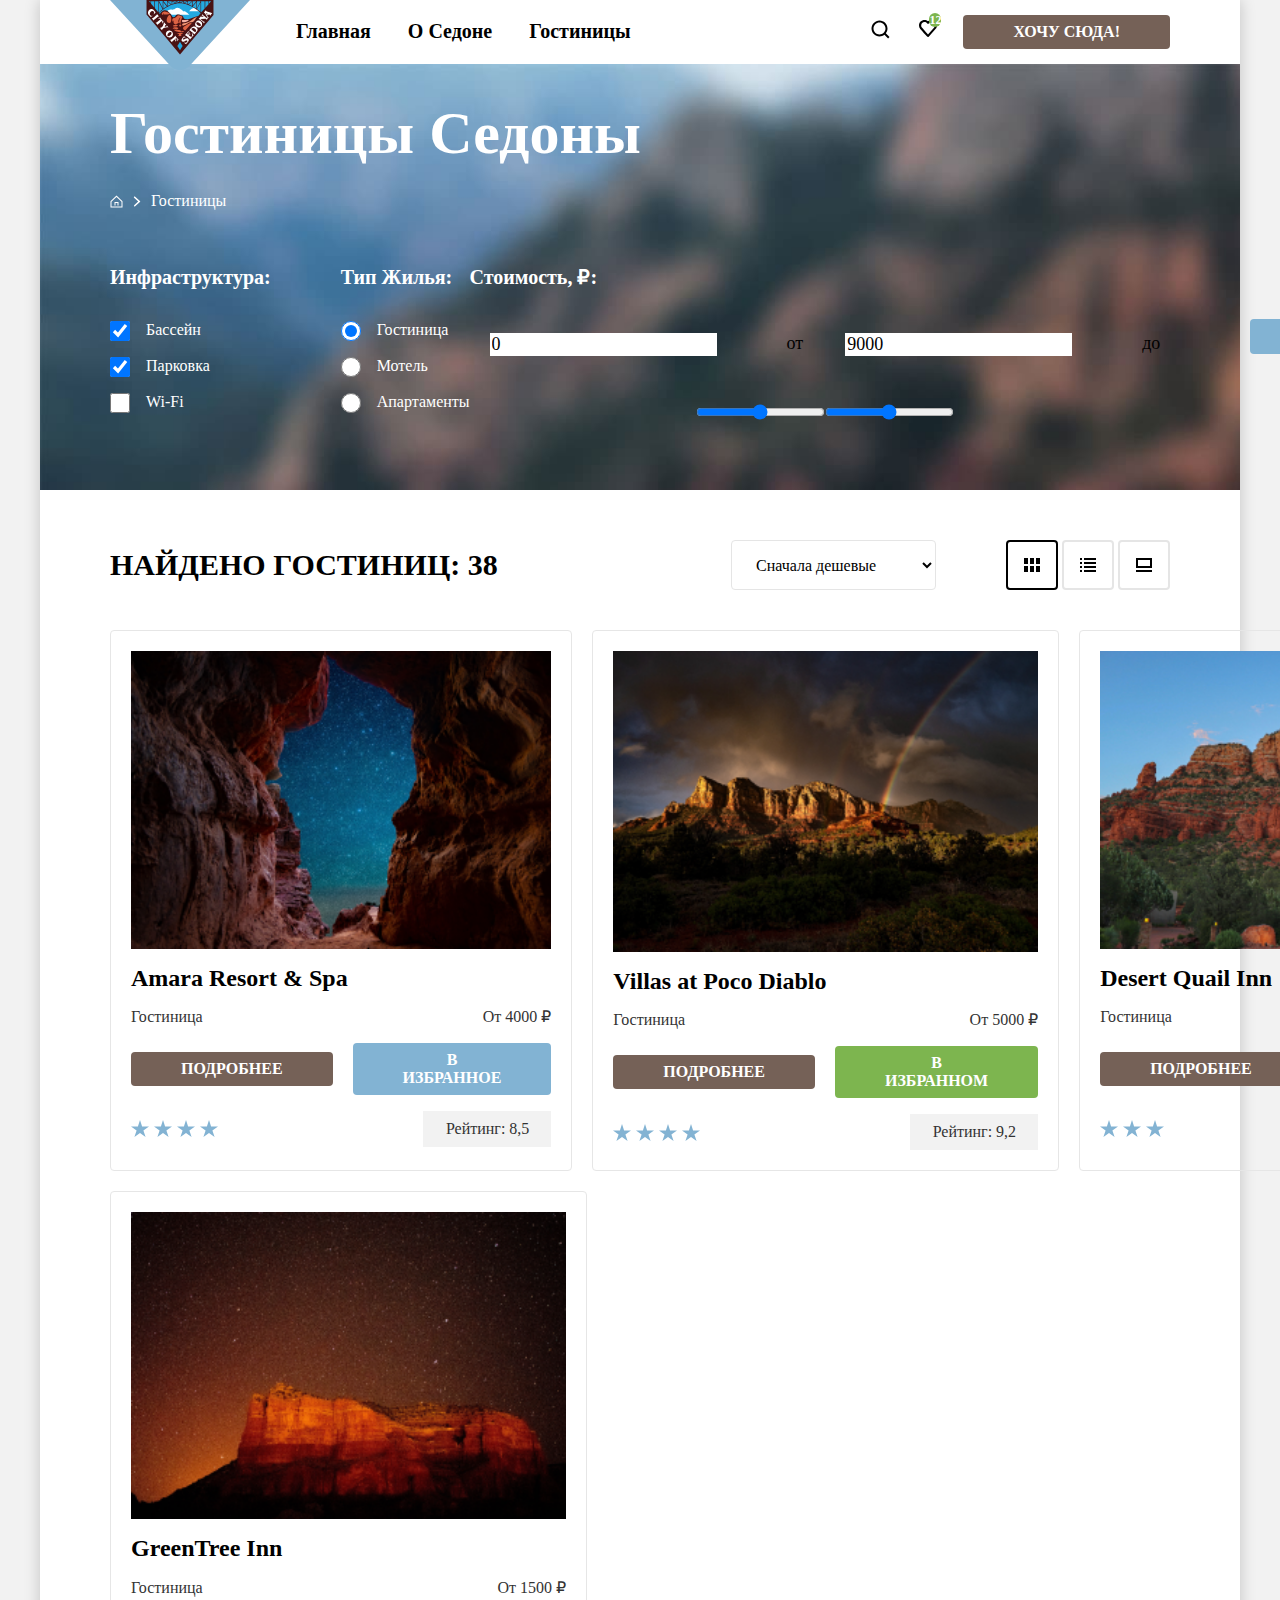
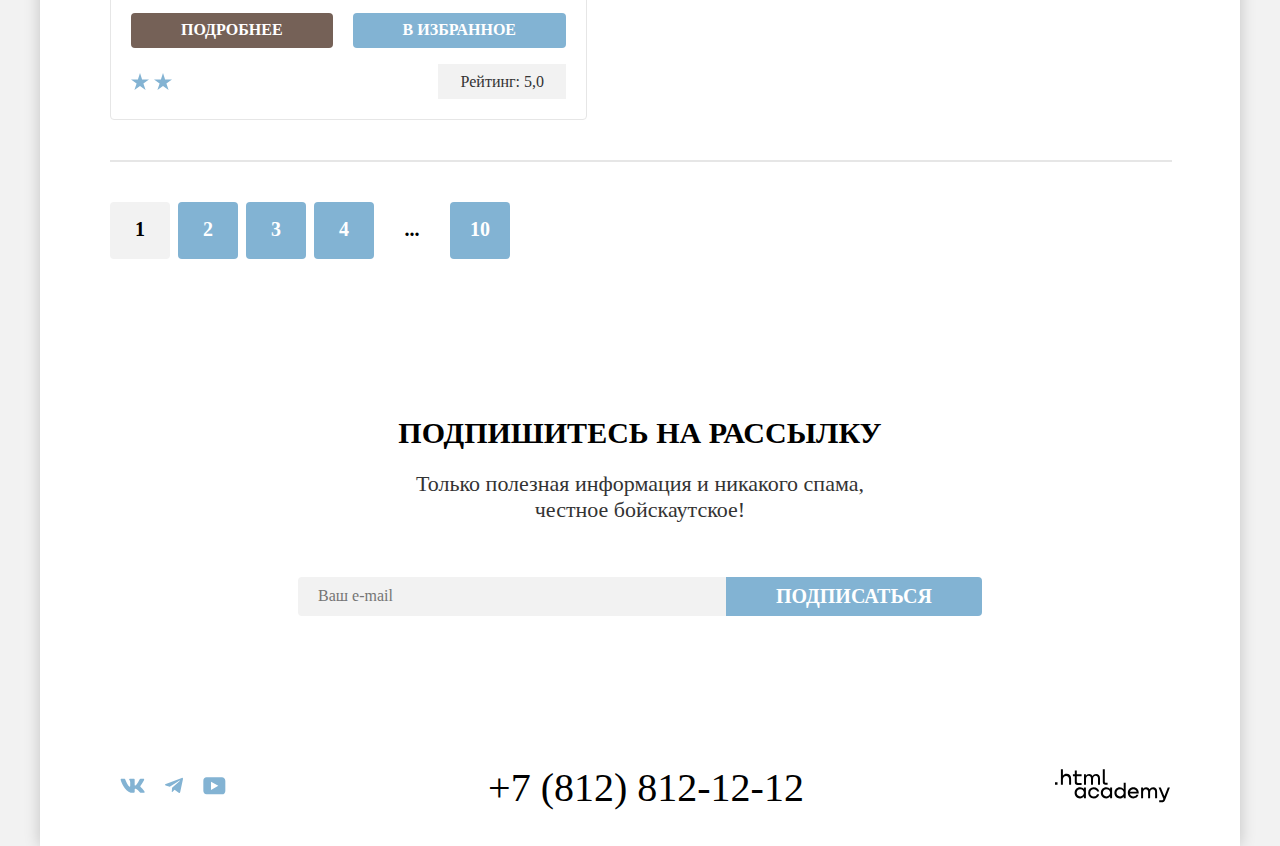
==== commit a9826fc7: "Введение шрифта, доработки, уточнение семантики" ====
--- a/catalog.html
+++ b/catalog.html
@@ -41,7 +41,7 @@
                     <form>
                         <div class="form-container">
                             <div class="left">
-                                <div class="infrastructure-container">
+                                <fieldset class="infrastructure-container-group">
                                     <p class="title">Инфраструктура:</p>
                                     <div class="container">
                                         <div>
@@ -57,8 +57,8 @@
                                             <label for="chbx_infstrct_3">Wi-Fi</label>
                                         </div>
                                     </div>
-                                </div>
-                                <div class="hotel-type-container">
+                                </fieldset>
+                                <fieldset class="hotel-type-container-group">
                                     <p class="title">Тип Жилья:</p>
                                     <div class="container">
                                         <div>
@@ -74,10 +74,10 @@
                                             <label for="rad_hotel_3">Апартаменты</label>
                                         </div>
                                     </div>
-                                </div>
+                                </fieldset>
                             </div>
                             <div class="right">
-                                <div class="price-container">
+                                <fieldset class="price-container-group">
                                   <p class="title">Стоимость, ₽:</p>
                                   <div class="range-slider">
                                     <div class="input">
@@ -95,7 +95,7 @@
                                         <input type="range">
                                     </div>
                                   </div>
-                                </div>
+                                </fieldset>
                                 <div class="buttons-container">
                                     <input class="blue-button apply-button" type="submit" value="Применить">
                                     <input class="transp-button reset-button" type="reset" value="Сбросить">
@@ -111,116 +111,120 @@
           <h2 class="visually-hidden">Каталог</h2>
           <section class="sorting">
             <h2 class="visually-hidden">Меню сортировки</h2>
-              <p class="count">Найдено гостиниц: 38<p>
-              <form class="sorting-form" action="#" method="post">
-                <select class="filters-list">
-                  <option value="cheap">Сначала дешевые</option>
-                  <option value="cheap">Сначала дорогие</option>
-                  <option value="cheap">Сначала популярные</option>
-                </select>
-                <section class="view">
-                  <h2 class="visually-hidden">Вид плитки</h2>
-                  <input class="cur-view-button view-button" type="button" style="background-image: url('images/catalog/mode-1.svg');">
-                  <input class="view-button" type="button" style="background-image: url('images/catalog/mode-2.svg');">
-                  <input class="view-button" type="button" style="background-image: url('images/catalog/mode-3.svg');">
-                </section>
-              </form>
+              <fieldset class="hotel-sorting-group">
+                <div class="title">Найдено гостиниц: 38</div>
+                <form class="sorting-form" action="#" method="post">
+                  <select class="filters-list">
+                    <option value="cheap">Сначала дешевые</option>
+                    <option value="cheap">Сначала дорогие</option>
+                    <option value="cheap">Сначала популярные</option>
+                  </select>
+                  <section class="view">
+                    <ol>
+                      <il><h2 class="visually-hidden">Вид плитки</h2></il>
+                      <il><input class="cur-view-button view-button" type="button" style="background-image: url('images/catalog/mode-1.svg');"></il>
+                      <il><input class="view-button" type="button" style="background-image: url('images/catalog/mode-2.svg');"></il>
+                      <il><input class="view-button" type="button" style="background-image: url('images/catalog/mode-3.svg');"></il>
+                    </ol>
+                  </section>
+                </form>
+              </fieldset>
           </section>
 
           <section class="catalog-items">
             <h2 class="visually-hidden">Каталог отелей</h2>
-            <div class="frame-line">
-              <div class="item">
+            <ol class="frame-line">
+              <li class="item">
                 <a href="#"><img class="hotel-photo" src="images/catalog/hotel-1.png"></a>
                 <div class="title-container">
-                  <a class="title">Amara Resort &amp; Spa</a>
+                  <a class="title" href="#" class="title">Amara Resort &amp; Spa</a>
                 </div>
                 <div class="text-container">
                   <span class="name">Гостиница</span>
                   <span class="price">От 4000 ₽</span>
                 </div>
                 <div class="buttons-container">
-                  <a class="brown-button href-button description-href" href="#">Подробнее</a>
+                  <a href="#" class="brown-button href-button description-href" >Подробнее</a>
                   <button class="blue-button favorite-button"><span>В избранное</span></button>
                 </div>
                 <div class="rating-container">
                   <div class="stars-container"><div class="star"></div><div class="star"></div><div class="star"></div><div class="star"></div></div>
-                  <div class="rate"><span>Рейтинг:8,5</span></div>
-                </div>
-              </div>
-
-              <div class="item">
+                  <div class="rate"><span>Рейтинг: 8,5</span></div>
+                </div>
+              </li>
+
+              <li class="item">
                 <a href="#"><img class="hotel-photo" src="images/catalog/hotel-2.png"></a>
                 <div class="title-container">
-                  <a class="title">Villas at Poco Diablo</a>
+                  <a class="title" href="#" class="title">Villas at Poco Diablo</a>
                 </div>
                 <div class="text-container">
                   <span class="name">Гостиница</span>
                   <span class="price">От 5000 ₽</span>
                 </div>
                 <div class="buttons-container">
-                  <a class="brown-button href-button description-href" href="#">Подробнее</a>
+                  <a href="#" class="brown-button href-button description-href">Подробнее</a>
                   <button class="blue-button in-favorite-button favorite-button"><span>В избранном</span></button>
                 </div>
                 <div class="rating-container">
                   <div class="stars-container"><div class="star"></div><div class="star"></div><div class="star"></div><div class="star"></div></div>
                   <div class="rate"><span>Рейтинг: 9,2</span></div>
                 </div>
-              </div>
-
-              <div class="item">
+              </li>
+
+              <li class="item">
                 <a href="#"><img class="hotel-photo" src="images/catalog/hotel-3.png"></a>
                 <div class="title-container">
-                  <a class="title">Desert Quail Inn</a>
+                  <a class="title" href="#" class="title">Desert Quail Inn</a>
                 </div>
                 <div class="text-container">
                   <span class="name">Гостиница</span>
                   <span class="price">От 2500 ₽</span>
                 </div>
                 <div class="buttons-container">
-                  <a class="brown-button href-button description-href" href="#">Подробнее</a>
+                  <a href="#" class="brown-button href-button description-href">Подробнее</a>
                   <button class="blue-button favorite-button"><span>В избранное</span></button>
                 </div>
                 <div class="rating-container">
                   <div class="stars-container"><div class="star"></div><div class="star"></div><div class="star"></div></div>
-                  <div class="rate"><span>Рейтинг:6,9</span></div>
-                </div>
-              </div>
-            </div>
-            <div class="frame-line">
-              <div class="item">
+                  <div class="rate"><span>Рейтинг: 6,9</span></div>
+                </div>
+              </li>
+            </ol>
+            <ol class="frame-line">
+              <li class="item">
                 <a href="#"><img class="hotel-photo" src="images/catalog/hotel-4.png"></a>
                 <div class="title-container">
-                  <a class="title">GreenTree Inn</a>
+                  <a class="title" href="#" class="title">GreenTree Inn</a>
                 </div>
                 <div class="text-container">
                   <span class="name">Гостиница</span>
                   <span class="price">От 1500 ₽</span>
                 </div>
                 <div class="buttons-container">
-                  <a class="brown-button href-button description-href" href="#">Подробнее</a>
+                  <a href="#" class="brown-button href-button description-href">Подробнее</a>
                   <button class="blue-button favorite-button"><span>В избранное</span></button>
                 </div>
                 <div class="rating-container">
                   <div class="stars-container"><div class="star"></div><div class="star"></div></div>
-                  <div class="rate"><span>Рейтинг:5,0</span></div>
-                </div>
-              </div>
-            </div>
+                  <div class="rate"><span>Рейтинг: 5,0</span></div>
+                </div>
+              </li>
+            </ol>
           </section>
 
           <hr class="hr-devider">
 
           <section class="pagination">
             <h2 class="visually-hidden">Страницы каталога</h2>
-            <div class="frame-line">
-              <button class="pag cur-pag" value="1"><span>1</span></button>
-              <button class="pag" value="2"><span>2</span></button>
-              <button class="pag" value="3"><span>3</span></button>
-              <button class="pag" value="4"><span>4</span></button>
-              <div class="pag reduc-pag"><span>...</span></div>
-              <button class="pag" value="10"><span>10</span></button>
-            </div>
+            <ol class="frame-line">
+              <li class="pag cur-pag" value="1"><a href="#">1</a></li>
+              <li class="pag" value="2"><a href="#">2</a></li>
+              <li class="pag" value="3"><a href="#">3</a></li>
+              <li class="pag" value="4"><a href="#">4</a></li>
+              <li class="pag reduc-pag"><span>...</span></li>
+              <li class="pag" value="10"><a href="#">10</a></li>
+            </ol>
           </section>
         </section>
 
--- a/styles/index.css
+++ b/styles/index.css
@@ -2,12 +2,39 @@
 .visually-hidden{
     display: none;
 }
+
+                                /* FONTS */
+@font-face {
+    font-family: "PT Sans";
+    font-style: normal;
+    font-weight: 400;
+    src: url("../fonts/ptsans-400.woff2") format("woff2");
+    font-display: swap;
+}
+
+@font-face {
+    font-family: "PT Sans";
+    font-style: normal;
+    font-weight: 700;
+    src: url("../fonts/ptsans-700.woff2") format("woff2");
+    font-display: swap;
+}
+
 /**/
 
                                 /* HEADER */
+
+ol{
+    padding: 0; /*for ol*/
+    margin:0;   /*for ol*/
+}
+
 body{
     margin: 0;
     background: #F2F2F2;
+    font-family: "PT Sans";
+    font-style: normal;
+    font-weight: 400;
 }
 .body-container{
     background-color:white;
@@ -38,6 +65,7 @@
     margin-right:auto;
     gap:30px;
     margin-left: 70px;
+    font-weight: 700;
 }
 
 header .header-main-menu{
@@ -79,13 +107,14 @@
     position: relative;
     left: 10px;
     right: 0;
-    top: -12px;
+    top: -15px;
     bottom: 0;
     margin: auto;
     margin-bottom: 0;
     margin-right: 0;
     background-color: #7DB54F;
     border-radius: 10px;
+    font-size: 12px;
 }
 
 .brown-button{
@@ -107,6 +136,7 @@
     padding:8px 50px;
     border-radius: 4px;
     text-transform: uppercase;
+    font-weight: 700;
 }
 
 a, a:visited, a:active{
@@ -161,10 +191,6 @@
     width: 100%;
 }
 
-/* .advantages-label .photo{
-
-} */
-
 .advantages-label .frame-line, .recomendations-label .frame-line {
     width:100%;
     display:flex;
@@ -189,8 +215,8 @@
     flex-flow: row wrap;
     padding:0;
     margin:0;
-    height:32vw;
-    width:50%;
+    width: 50%;
+    aspect-ratio: 1/1;
     justify-content: center;
     background-size:cover;
 }
@@ -198,17 +224,18 @@
 .advantages-label .frame-line:first-of-type .frame-box, .advantages-label .frame-line:last-of-type .frame-box{
     background-color: #82B3D3;
     color: #FFF;
-    font-family: PT Sans;
+}
+
+.title{
+    font-weight: 700;
 }
 
 .advantages-label .frame-line:nth-of-type(2) .frame-box .title{
     color: #000;
-    font-family: PT Sans;
 }
 
 .advantages-label .frame-line:nth-of-type(2) .frame-box .description{
     color: #333;
-    font-family: PT Sans;
 }
 
 .advantages-label .frame-line:nth-of-type(2) .frame-box:nth-of-type(odd){
@@ -252,10 +279,8 @@
 
 .advantages-label .frame-box .title, .recomendations-label .frame-box .title{
     margin:0;
-    font-family: PT Sans;
     font-size: 24px;
     font-style: normal;
-    font-weight: 700;
     line-height: 28px; /* 116.667% */
     text-transform: uppercase;
 }
@@ -263,7 +288,6 @@
 .advantages-label .frame-box .description,.recomendations-label .frame-box .description{
     margin:0;
     /* Texts/Text blocks */
-    font-family: PT Sans;
     font-size: 18px;
     font-style: normal;
 }
@@ -324,10 +348,8 @@
 
 .label .text-container .title{
     color: #000;
-    /*font-family: PT Sans;*/
     font-size: 30px;
     font-style: normal;
-    font-weight: 700;
     line-height: 36px; /* 120% */
     text-transform: uppercase;
     margin:0;
@@ -336,10 +358,8 @@
 .label .text-container .description{
     color: #333;
     /* Texts/Text basic */
-    font-family: PT Sans;
     font-size: 22px;
     font-style: normal;
-    font-weight: 400;
     line-height: 26px; /* 118.182% */
     margin:0;
 }
@@ -393,7 +413,6 @@
     width:331px;
     height:40px;
     font-size:40px;
-    font-weight:400;
     text-align:center;
 }
 
--- a/styles/catalog.css
+++ b/styles/catalog.css
@@ -1,3 +1,9 @@
+
+fieldset{
+    padding: 0;
+    margin: 0;
+}
+
 .filters-label{
     padding:35px 70px 70px 70px;
     background-image: url("../images/catalog/filters-background.jpg");
@@ -59,23 +65,23 @@
     gap:70px;
 }
 
-.filters-label .form-container .right .price-container .input span, .filters-label .form-container .right .price-container .input input{
+.filters-label .form-container .right .price-container-group .input span, .filters-label .form-container .right .price-container-group .input input{
     border:none;
     color:black;
     font-size: 18px;
 }
 
-.filters-label .form-container .right .price-container .input .left, .filters-label .form-container .right .price-container .input .right{
+.filters-label .form-container .right .price-container-group .input .left, .filters-label .form-container .right .price-container-group .input .right{
     padding:12px 20px;
 }
 
-.filters-label .form-container .right .price-container .range-slider{
+.filters-label .form-container .right .price-container-group .range-slider{
     display: flex;
     flex-direction: column;
     gap:36px;
 }
 
-.filters-label .form-container .right .price-container .range-slider .handler{
+.filters-label .form-container .right .price-container-group .range-slider .handler{
     display: flex;
     flex-direction: row;
     position: relative;
@@ -83,25 +89,25 @@
     margin-right:auto;
 }
 
-/* .filters-label .form-container .right .price-container .range-slider .handler input{
+/* .filters-label .form-container .right .price-container-group .range-slider .handler input{
     position:absolute;
 
 }
 */
 
-.filters-label .form-container .right .price-container .range-slider .input{
+.filters-label .form-container .right .price-container-group .range-slider .input{
     display: flex;
     flex-direction: row;
     gap:2px;
 }
 
-.filters-label .form-container .right .price-container .range-slider .input .left{
+.filters-label .form-container .right .price-container-group .range-slider .input .left{
     display: flex;
     border-radius: 4px 0 0 4px;
 }
 
 
-.filters-label .form-container .right .price-container .range-slider .input .right{
+.filters-label .form-container .right .price-container-group .range-slider .input .right{
     display:flex;
     border-radius: 0 4px 4px 0;
 }
@@ -123,13 +129,17 @@
     height: 20px;
 }
 
-.hotel-type-container .container, .infrastructure-container .container{
+.hotel-type-container-group, .infrastructure-container-group, .price-container-group{
+    border: none;
+}
+
+.hotel-type-container-group .container, .infrastructure-container-group .container{
     display: flex;
     flex-direction: column;
     gap:16px;
 }
 
-.hotel-type-container .container div, .infrastructure-container .container div{
+.hotel-type-container-group .container div, .infrastructure-container-group .container div{
     display: flex;
     flex-direction: row;
     gap:16px;
@@ -161,12 +171,7 @@
     padding:50px 70px 60px 70px;
 }
 
-.catalog .sorting{
-    display: flex;
-    flex-direction: row;
-}
-
-.catalog .sorting form{
+.catalog .sorting .sorting-form{
     display: flex;
     flex-direction: row;
     gap:70px;
@@ -181,9 +186,25 @@
     gap:8px;
 }
 
-.catalog .sorting .count{
+.catalog .sorting .hotel-sorting-group{
+    border: none;
+    display: flex;
+    flex-direction: row;
+    flex-wrap: nowrap;
+    color: #000;
+}
+
+.catalog .sorting .hotel-sorting-group .title{
     text-transform: uppercase;
     font-size: 30px;
+    margin: auto;
+    margin-right: auto;
+    margin-left: 0;
+}
+
+.catalog .sorting .hotel-sorting-group .sorting-form{
+    margin: auto;
+    margin-right: 0;
 }
 
 .catalog hr{
@@ -197,8 +218,8 @@
     height: 0;
 }
 
-.catalog p{
-    color:black;
+.catalog .catalog-items{
+    padding-top: 40px;
 }
 
 .catalog .catalog-items .item .text-container{
@@ -254,6 +275,10 @@
     border: 1px solid #E6E6E6;
 }
 
+.catalog .catalog-items .frame-line .item .title{
+    font-size: 24px;
+}
+
 .catalog .catalog-items .frame-line .item .hotel-photo
 {
     display: flex;
@@ -322,6 +347,7 @@
     flex-direction: row;
     margin-right: auto;
     gap:8px;
+    font-weight: 700;
 }
 .catalog .pagination .pag{
     font-size: 20px;
@@ -330,13 +356,13 @@
     justify-content: center;
     align-items: center;
     margin:0;
-    padding: 11.364px 0 12.636px 0;
     width: 60px;
+    border-radius: 4px;
+
 }
 
 .catalog .pagination .cur-pag{
     background-color:#F2F2F2;
-    color:#000;
 }
 
 .catalog .pagination .reduc-pag{
@@ -345,6 +371,20 @@
     color:#000;
 }
 
+.catalog .pagination a{
+    text-align: center;
+    padding: 16.364px 0 17.636px 0;
+    width: 60px;
+}
+
+.catalog .pagination .pag a{
+    color:#FFF;
+}
+
+.catalog .pagination .cur-pag a{
+    color:#000;
+}
+
 .newslatter-label .frame-box .title{
     color: #000;
 }
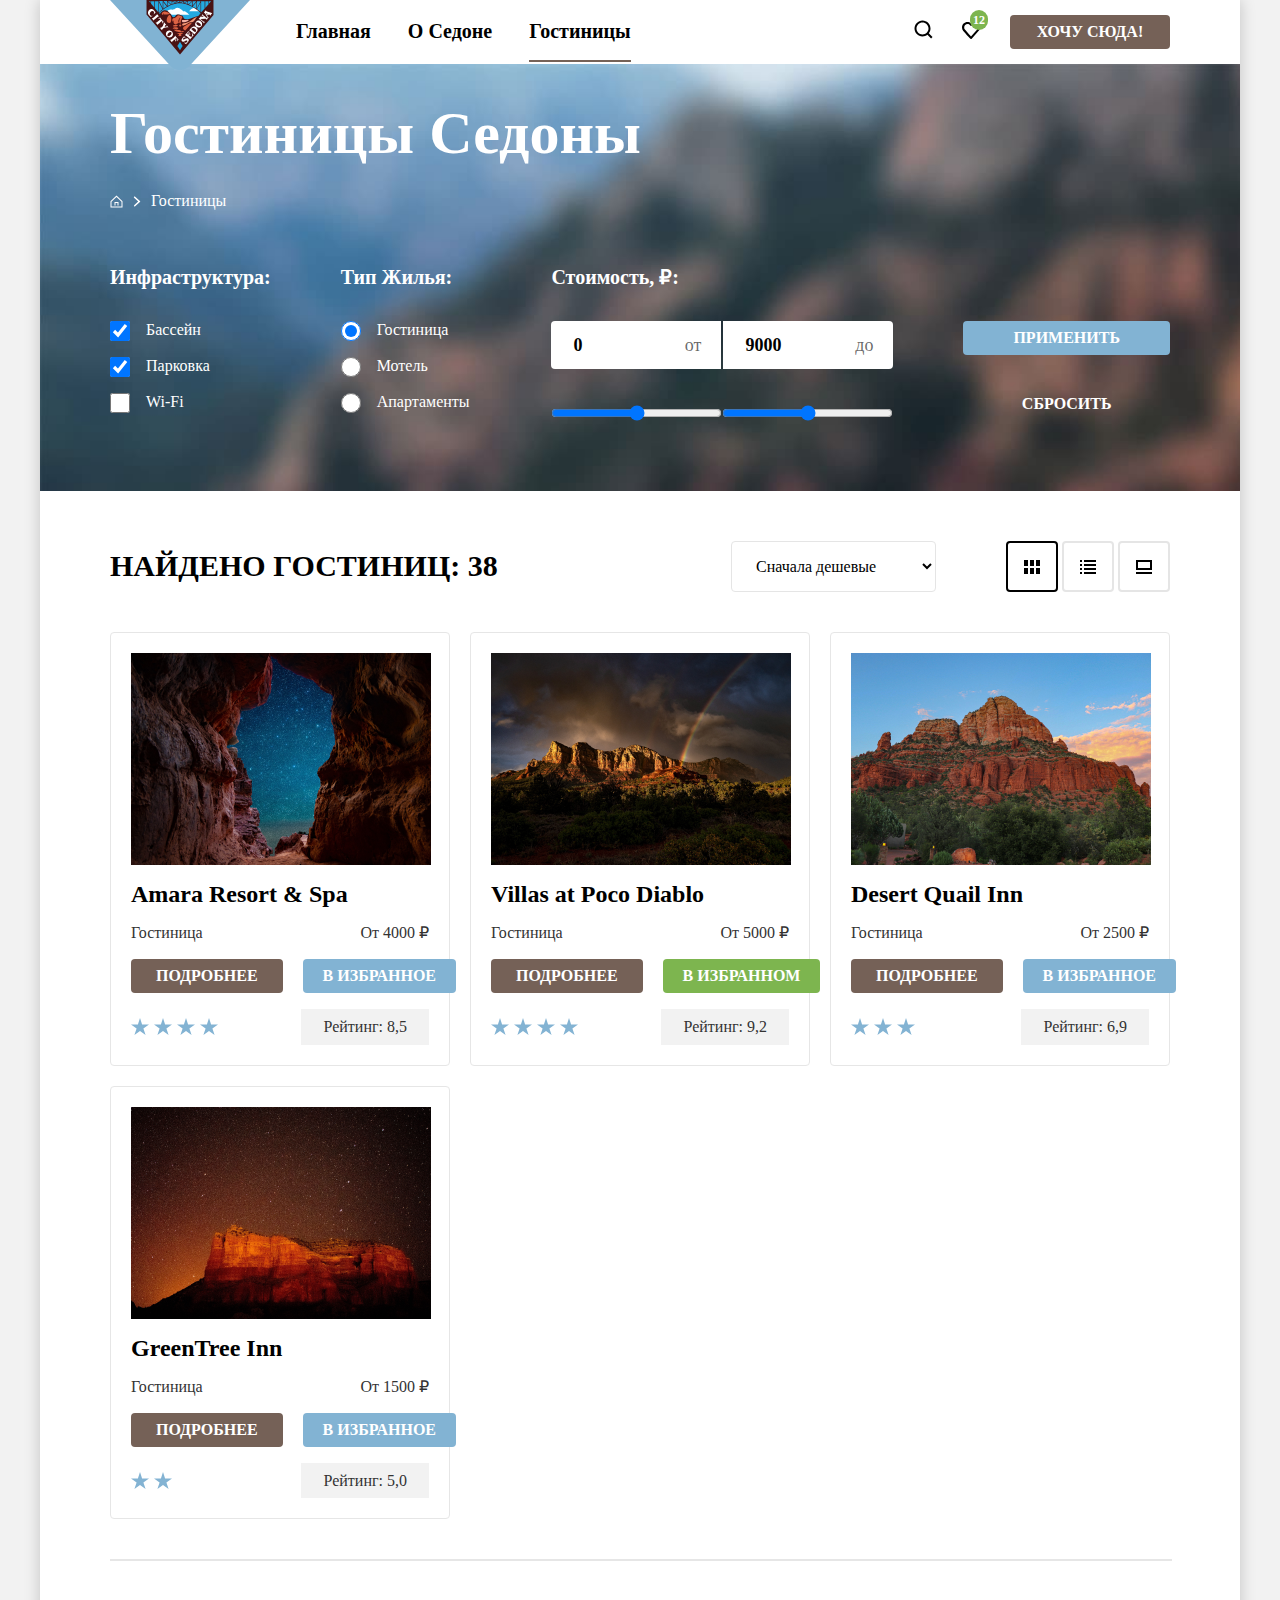
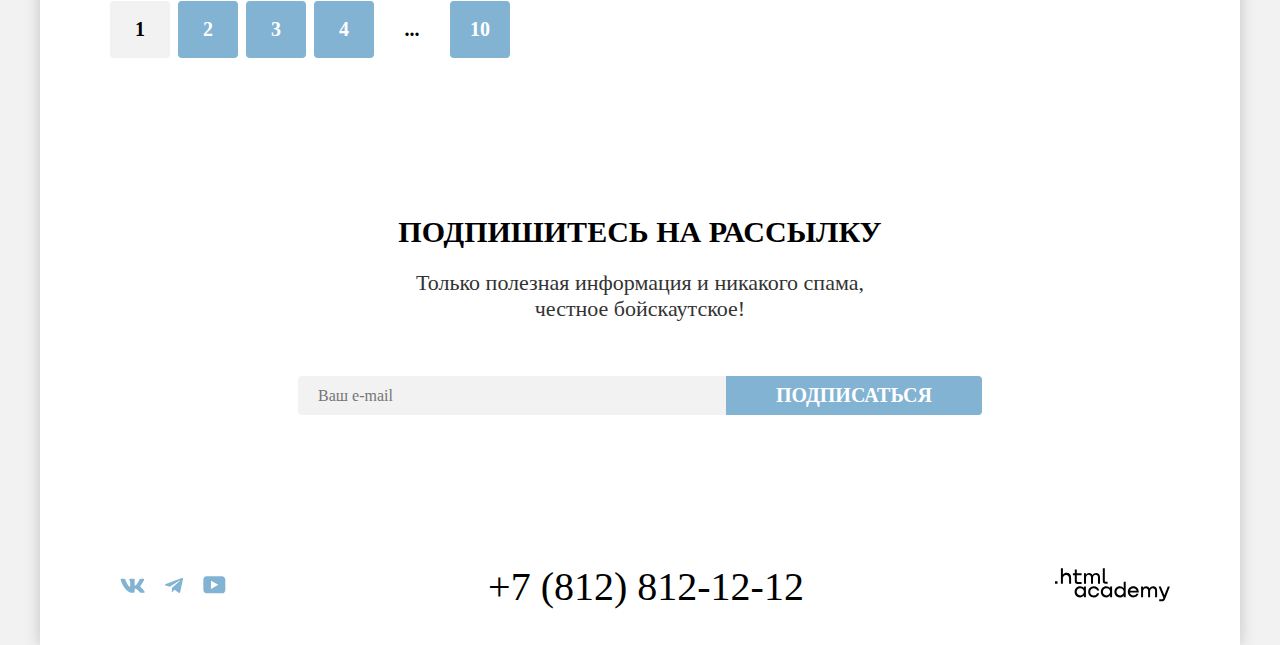
==== commit c8940a06: "Завершение работы" ====
--- a/catalog.html
+++ b/catalog.html
@@ -15,9 +15,9 @@
           <nav class="header-main-navigation">
             <div class="logo-container"><a href="https://htmlacademy.ru/"><img class="logo" src="images/logo.svg" alt="Sedona Logo"></a></div>
             <ul class="header-main-nav-list">
-              <li><strong><a href="index.html">Главная</a></strong></li>
-              <li><strong><a href="#">О Седоне</a></strong></li>
-              <li><strong><a href="catalog.html">Гостиницы</a></strong></li>
+              <li><strong><a href="index.html">Главная</a></strong>
+              <li><strong><a href="#">О Седоне</a></strong>
+              <li><strong class="current-page"><a href="catalog.html">Гостиницы</a></strong>
             </ul>
           </nav>
           <div class="header-main-menu">
@@ -25,7 +25,7 @@
               <li><strong><a href="#"><img class="nav-search" src="images/index/nav_search.svg" alt="Поиск"></a></strong></li>
               <li><strong><a href="#"><img class="nav-favorite" src="images/index/nav_favorite.svg" alt="Избранное"><span class="round">12</span></a></strong></li>
             </ul>
-            <button class="brown-button"><strong>Хочу сюда!</strong></button>
+            <button class="brown-button main-menu-button"><strong>Хочу сюда!</strong></button>
           </div>
       </header>
 
@@ -81,13 +81,13 @@
                                   <p class="title">Стоимость, ₽:</p>
                                   <div class="range-slider">
                                     <div class="input">
-                                        <div class="left">
-                                            <input type="number" value="0">
-                                            <span>от</span>
-                                        </div>
-                                        <div class="right">
-                                            <input type="number" value="9000">
-                                            <span>до</span>
+                                        <div class="left price-input">
+                                            <input id="left-price" type="number" value="0">
+                                            <label for="left-price">от</label>
+                                        </div>
+                                        <div class="right price-input">
+                                            <input id="right-price" type="number" value="9000">
+                                            <label for="right-price">до</label>
                                         </div>
                                     </div>
                                     <div class="handler">
@@ -190,8 +190,7 @@
                   <div class="rate"><span>Рейтинг: 6,9</span></div>
                 </div>
               </li>
-            </ol>
-            <ol class="frame-line">
+
               <li class="item">
                 <a href="#"><img class="hotel-photo" src="images/catalog/hotel-4.png"></a>
                 <div class="title-container">
@@ -211,6 +210,9 @@
                 </div>
               </li>
             </ol>
+            <!-- <ol class="frame-line">
+
+            </ol> -->
           </section>
 
           <hr class="hr-devider">
--- a/styles/index.css
+++ b/styles/index.css
@@ -23,6 +23,10 @@
 /**/
 
                                 /* HEADER */
+
+html{
+    min-height: 100%;
+}
 
 ol{
     padding: 0; /*for ol*/
@@ -37,10 +41,12 @@
     font-weight: 400;
 }
 .body-container{
+    width:1200px;
+    justify-content: center;
     background-color:white;
     color:white;
     padding:0;
-    margin: 0 40px 0 40px;
+    margin: 0 auto 0 auto;
     box-shadow:0 0 15px 0 rgba(0, 0, 0, 0.20);
 }
 
@@ -71,17 +77,19 @@
 header .header-main-menu{
     display:flex;
     flex-direction: row;
-    gap:20px;
+
     margin-left:auto;
     margin-right:70px;
 }
 
 header ul{
     padding:0;
+    display: inline;
 }
 
 header li{
-    display:inline;
+    display: inline;
+    white-space: nowrap;
 }
 
 header .header-main-navigation li{
@@ -97,7 +105,7 @@
 }
 
 header .header-main-menu .nav-favorite{
-    position: absolute;
+
     margin-top: auto;
     margin-bottom: auto;
 }
@@ -105,7 +113,7 @@
 header .header-main-menu .round{
     color: #FFF;
     position: relative;
-    left: 10px;
+    left: -10px;
     right: 0;
     top: -15px;
     bottom: 0;
@@ -115,19 +123,38 @@
     background-color: #7DB54F;
     border-radius: 10px;
     font-size: 12px;
+    padding: 3px;
+}
+
+.current-page{
+    border-bottom: 2px solid #756257;
+    padding-bottom: 5%;
 }
 
 .brown-button{
     background:#756157;
+    width:160px;
+    padding:8px 0;
+}
+
+.hotel-search-label .brown-button{
+    width:auto;
+    padding:8px 50px;
 }
 
 .blue-button{
     background-color: #82B3D3;
-}
-
-.blue-button{
+
+    padding:8px 0;
+}
+
+.frame-box .blue-button{
+    width:auto;
+}
+
+/* .blue-button{
     background-color: none;
-}
+} */
 
 button, .href-button, input[type=submit], input[type=reset]{
     margin:auto;
@@ -137,6 +164,7 @@
     border-radius: 4px;
     text-transform: uppercase;
     font-weight: 700;
+
 }
 
 a, a:visited, a:active{
@@ -149,6 +177,215 @@
 }
 
                                 /* MAIN */
+
+.header-main-menu form{
+    padding: 0;
+    margin: 0;
+    margin-top: auto;
+    margin-bottom: auto;
+}
+
+.popup-fade{
+    position: fixed; /* фиксированное положение */
+    top: 0;
+    right: 0;
+    bottom: 0;
+    left: 0;
+    display: none;
+    width: 100%;
+    height: 100%;
+    z-index: 101;
+    background-color: rgba(242, 242, 242, 0.80);
+    pointer-events: none; /* элемент невидим для событий мыши */
+}
+
+.popup-fade:target{
+    display: block;
+    pointer-events:all /* элемент невидим для событий мыши */
+}
+
+.modal-window{
+    border-radius: 30px;
+    display: flex;
+    position: fixed; /* фиксированное положение */
+    top: 0;
+    right: 0;
+    bottom: 0;
+    left: 0;
+    margin-top:auto;
+    margin-bottom: auto;
+    margin-left: auto;
+    margin-right: auto;
+    z-index: 2;
+    background-color: #FFF;
+    box-shadow: 0 25px 50px 0 rgba(0, 0, 0, 0.15);
+    /* transition: opacity 200ms ease-in; */
+
+    width: 717px;
+    height: 50%;
+    padding:64px 70px;
+}
+
+.modal-form-button{
+    width:100%;
+    height: 12%;
+    text-align: center;
+    font-family: PT Sans;
+    font-size: 20px;
+    font-style: normal;
+    font-weight: 700;
+    line-height: 24px; /* 120% */
+    text-transform: uppercase;
+    text-align: center;
+}
+
+.modal-window .form .date-container{
+    display: flex;
+    flex-direction: column;
+    gap:48px;
+    width: 100%;
+}
+
+.modal-window .form .date-frame{
+    display: flex;
+    flex-direction: row;
+    align-items: center;
+    justify-content: space-between;
+}
+
+.modal-window .form .date-frame label{
+    margin-right: 50px;
+    margin-left: 0;
+    width:100%;
+    font-family: PT Sans;
+    font-size: 20px;
+    font-style: normal;
+    font-weight: 700;
+    line-height: 24px; /* 120% */
+    text-transform: capitalize;
+}
+
+.modal-window .form .date-frame input{
+    margin-left: auto;
+    margin-right: 0;
+    width: 3000px;
+    padding:12px 20px;
+    border-radius: 4px;
+}
+
+.modal-window .form input[type=date]{
+    border: none;
+    background-color: #F2F2F2;
+}
+.modal-window .form{
+    display:flex;
+    flex-direction: column;
+    gap: 64px;
+    width: 100%;
+}
+.modal-window{
+    display:flex;
+    flex-direction: row-reverse;
+    justify-self: center;
+}
+
+.quantity-container{
+    display: flex;
+    flex-direction: row;
+    margin-left: auto;
+    margin-right: 0;
+}
+
+.modal-window .close-modal-btn{
+    background-color: white;
+    color: none;
+    height: 52px;
+    width: 52px;
+    background-image: url("../images/index/modal-close.svg");
+    background-repeat: no-repeat;
+    margin-right: 0;
+    padding: 0;
+}
+
+.quantity-container button{
+    width:auto;
+    padding:14px 10px;
+    margin:0;
+    border-radius: 0;
+}
+
+.children-label{
+    display: flex;
+    margin-right: 46px;
+}
+
+.quantity-container label{
+    margin-top: auto;
+    margin-bottom: auto;
+    font-family: PT Sans;
+font-size: 20px;
+font-style: normal;
+font-weight: 700;
+line-height: 24px; /* 120% */
+text-transform: capitalize;
+margin-right: 46px;
+}
+
+.quantity-container .btn-minus{
+    border-top-left-radius: 4px;
+    border-bottom-left-radius: 4px;
+}
+
+.quantity-container .btn-plus{
+    border-top-right-radius: 4px;
+    border-bottom-right-radius: 4px;
+}
+
+.children-label label{
+    display: flex;
+    margin-right: 10px;
+}
+
+
+.quantity-container input{
+    height:auto;
+    border: none;
+    background-color: #F2F2F2;
+    padding:14px 10px;
+    width:20px;
+    justify-content: space-between;
+}
+
+.quantity-container .adults-contanier{
+    display: flex;
+    flex-direction: row;
+    margin-right: 50px;
+    margin-left: 0;
+}
+
+.quantity-container .children-contanier{
+    display: flex;
+    flex-direction: row;
+    margin-right: 0;
+    margin-left: auto;
+}
+
+.modal-window .form .title{
+    font-size: 30px;
+    font-style: normal;
+    font-weight: 700;
+    line-height: 36px;
+    text-transform: uppercase;
+}
+
+.modal-window .form .container{
+    display: flex;
+    flex-direction: column;
+    gap:48px;
+    justify-content: center;
+    align-items: center;
+}
+
 /* .hero-welcome-banner{
 
 } */
@@ -195,6 +432,7 @@
     width:100%;
     display:flex;
     flex-direction:row;
+    flex-grow: 3;
 }
 
 .frame-box{
@@ -273,8 +511,8 @@
 .advantages-label .text-container, .recomendations-label .text-container{
     text-align: center;
     justify-content: center;
-    padding:28%;
-    width: 45%;
+    padding:85px;
+
 }
 
 .advantages-label .frame-box .title, .recomendations-label .frame-box .title{
--- a/styles/catalog.css
+++ b/styles/catalog.css
@@ -52,23 +52,34 @@
     flex-direction: row;
 }
 
-.filters-label .form-container .left{
+.filters-label .form-container > .left{
     display:flex;
     flex-direction: row;
     margin-right:auto;
     gap:70px;
 }
-.filters-label .form-container .right{
+.filters-label .form-container > .right{
     display:flex;
     flex-direction: row;
     margin-left:auto;
     gap:70px;
 }
 
-.filters-label .form-container .right .price-container-group .input span, .filters-label .form-container .right .price-container-group .input input{
+.input label{
+    color: rgba(0, 0, 0, 0.60);
+    font-style: normal;
+    font-weight: 400;
+    line-height: 24px;
+    font-size: 18px;
+}
+
+.filters-label .form-container .right .price-container-group .input input{
     border:none;
     color:black;
     font-size: 18px;
+    width:100%;
+    font-style: normal;
+    font-weight: 700;
 }
 
 .filters-label .form-container .right .price-container-group .input .left, .filters-label .form-container .right .price-container-group .input .right{
@@ -87,6 +98,12 @@
     position: relative;
     margin-left:auto;
     margin-right:auto;
+    width: 100%;
+    justify-content: center;
+}
+
+.handler input{
+    width: 100%;
 }
 
 /* .filters-label .form-container .right .price-container-group .range-slider .handler input{
@@ -104,12 +121,17 @@
 .filters-label .form-container .right .price-container-group .range-slider .input .left{
     display: flex;
     border-radius: 4px 0 0 4px;
-}
-
+    width:130px;
+}
+
+.price-input{
+    background-color: white;
+}
 
 .filters-label .form-container .right .price-container-group .range-slider .input .right{
     display:flex;
     border-radius: 0 4px 4px 0;
+    width:130px;
 }
 
 .filters-label .favorite-button .right .left, .filters-label .favorite-button .right .right{
@@ -222,6 +244,17 @@
     padding-top: 40px;
 }
 
+.catalog .catalog-items .brown-button{
+    width:auto;
+    padding: 8px 25px;
+}
+
+.catalog .catalog-items .blue-button{
+    width:auto;
+    padding: 8px 20px;
+    text-wrap: nowrap;
+}
+
 .catalog .catalog-items .item .text-container{
     color:#333333;
 }
@@ -262,7 +295,9 @@
 
 .catalog .catalog-items .frame-line{
     display: flex;
-    flex-direction: row;
+    width:100%;
+    flex-direction: row;
+    flex-wrap: wrap;
     gap:20px;
 }
 
@@ -273,6 +308,7 @@
     padding:20px;
     border-radius: 4px;
     border: 1px solid #E6E6E6;
+    width:298px;
 }
 
 .catalog .catalog-items .frame-line .item .title{
@@ -282,7 +318,7 @@
 .catalog .catalog-items .frame-line .item .hotel-photo
 {
     display: flex;
-    width: 100%;
+    width:300px;
 }
 
 .catalog .catalog-items .frame-line .item .text-container{
